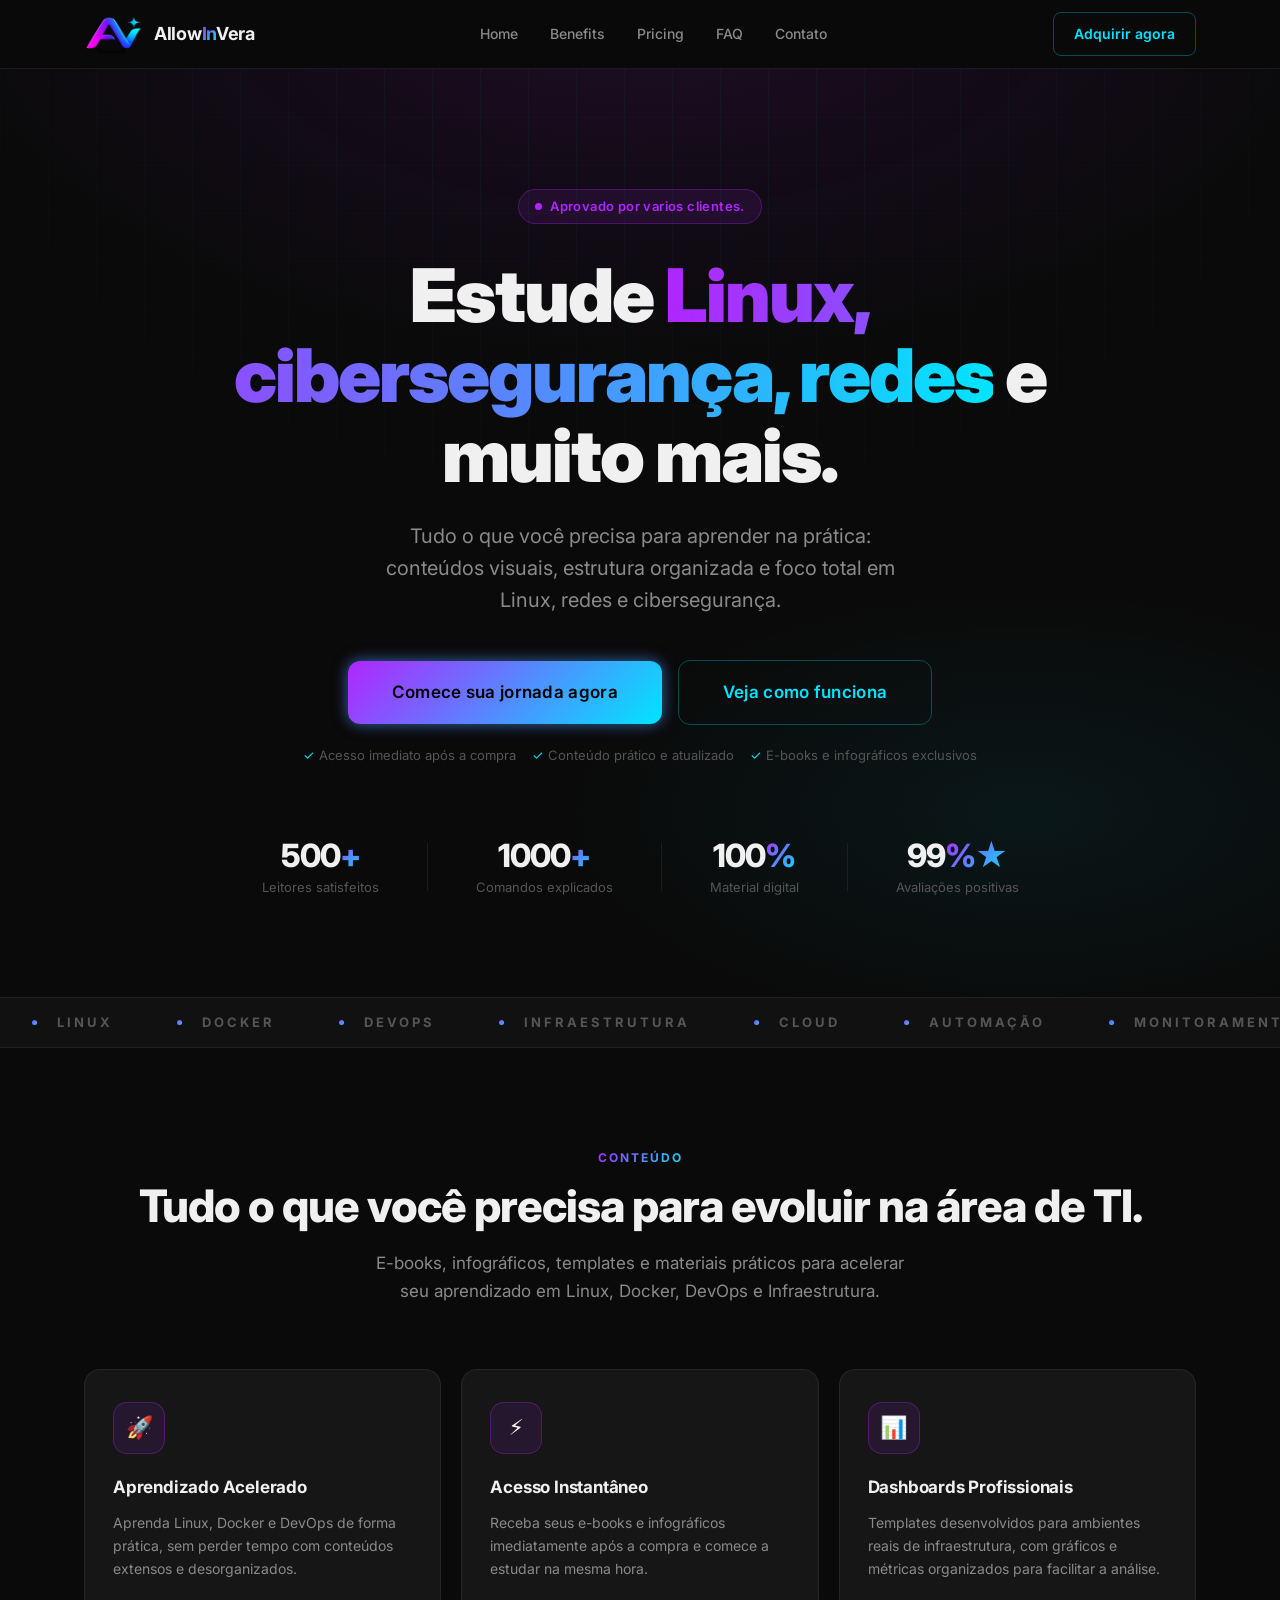
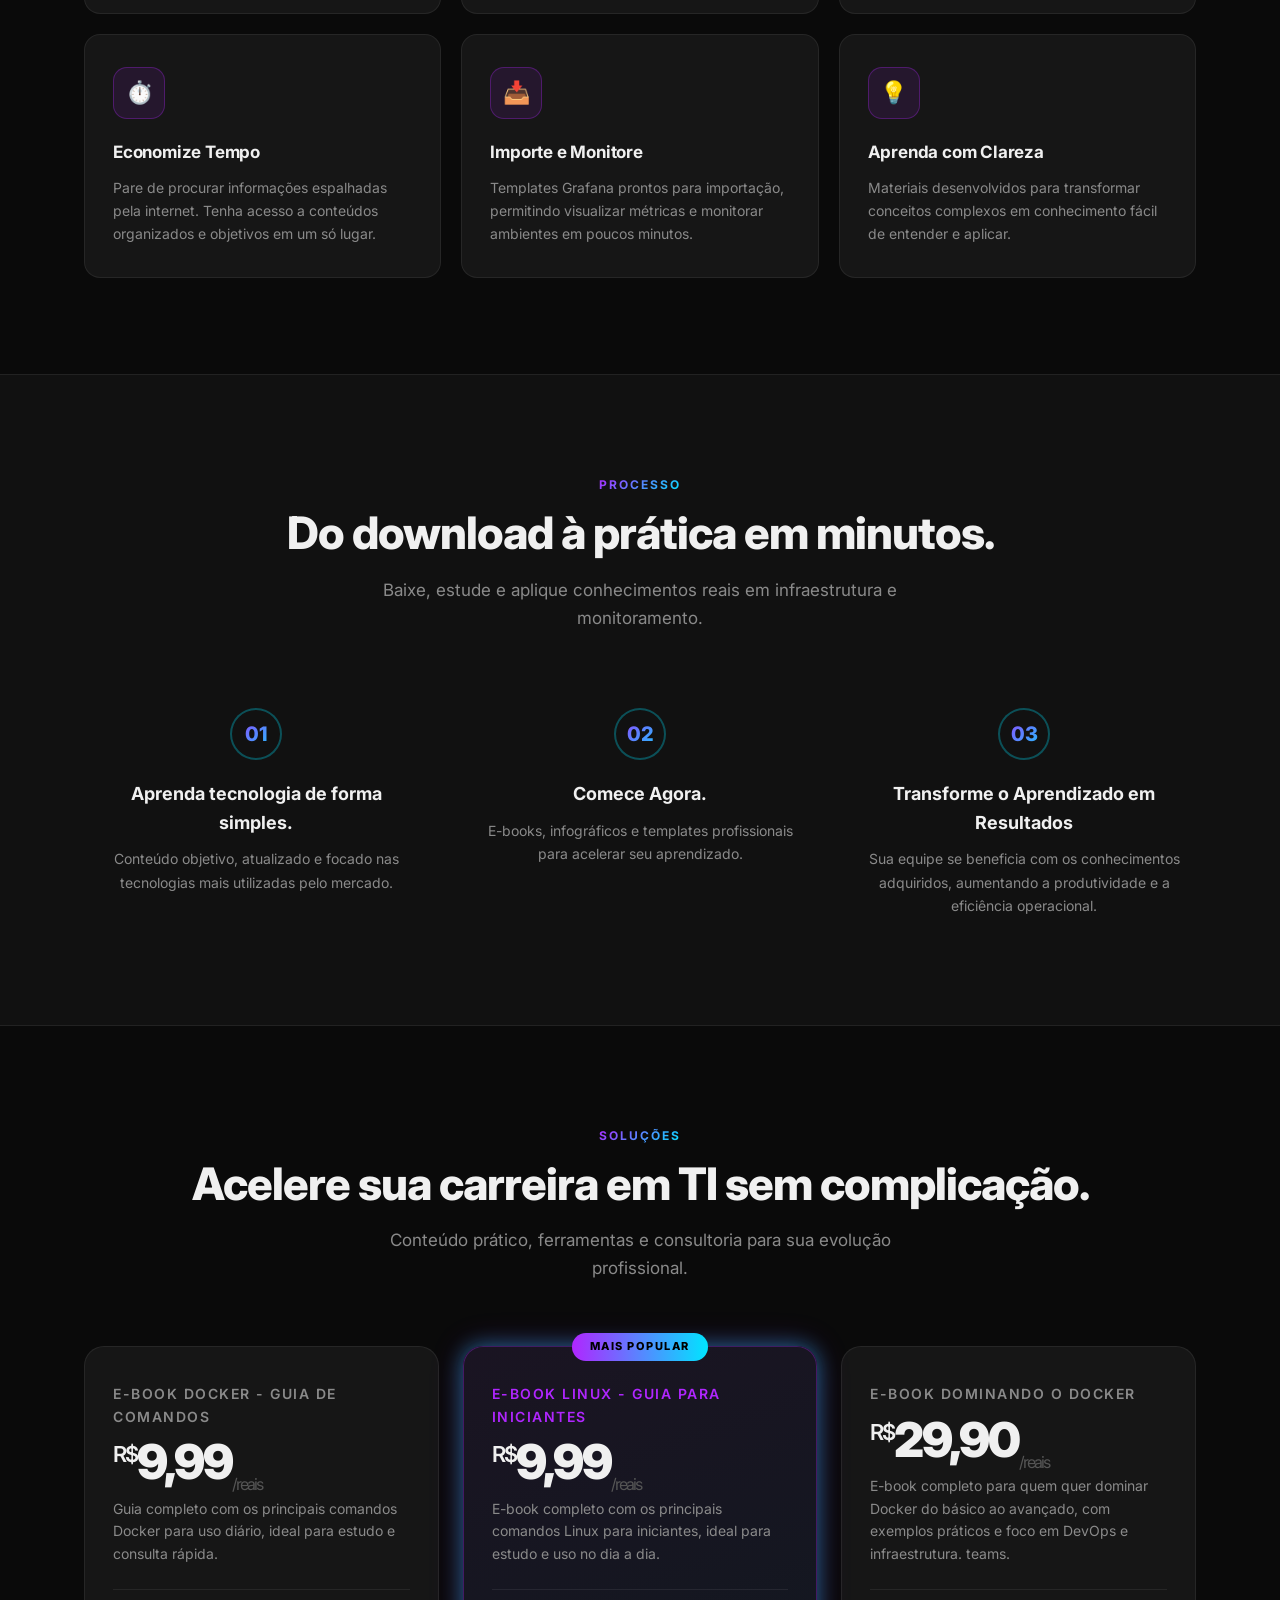
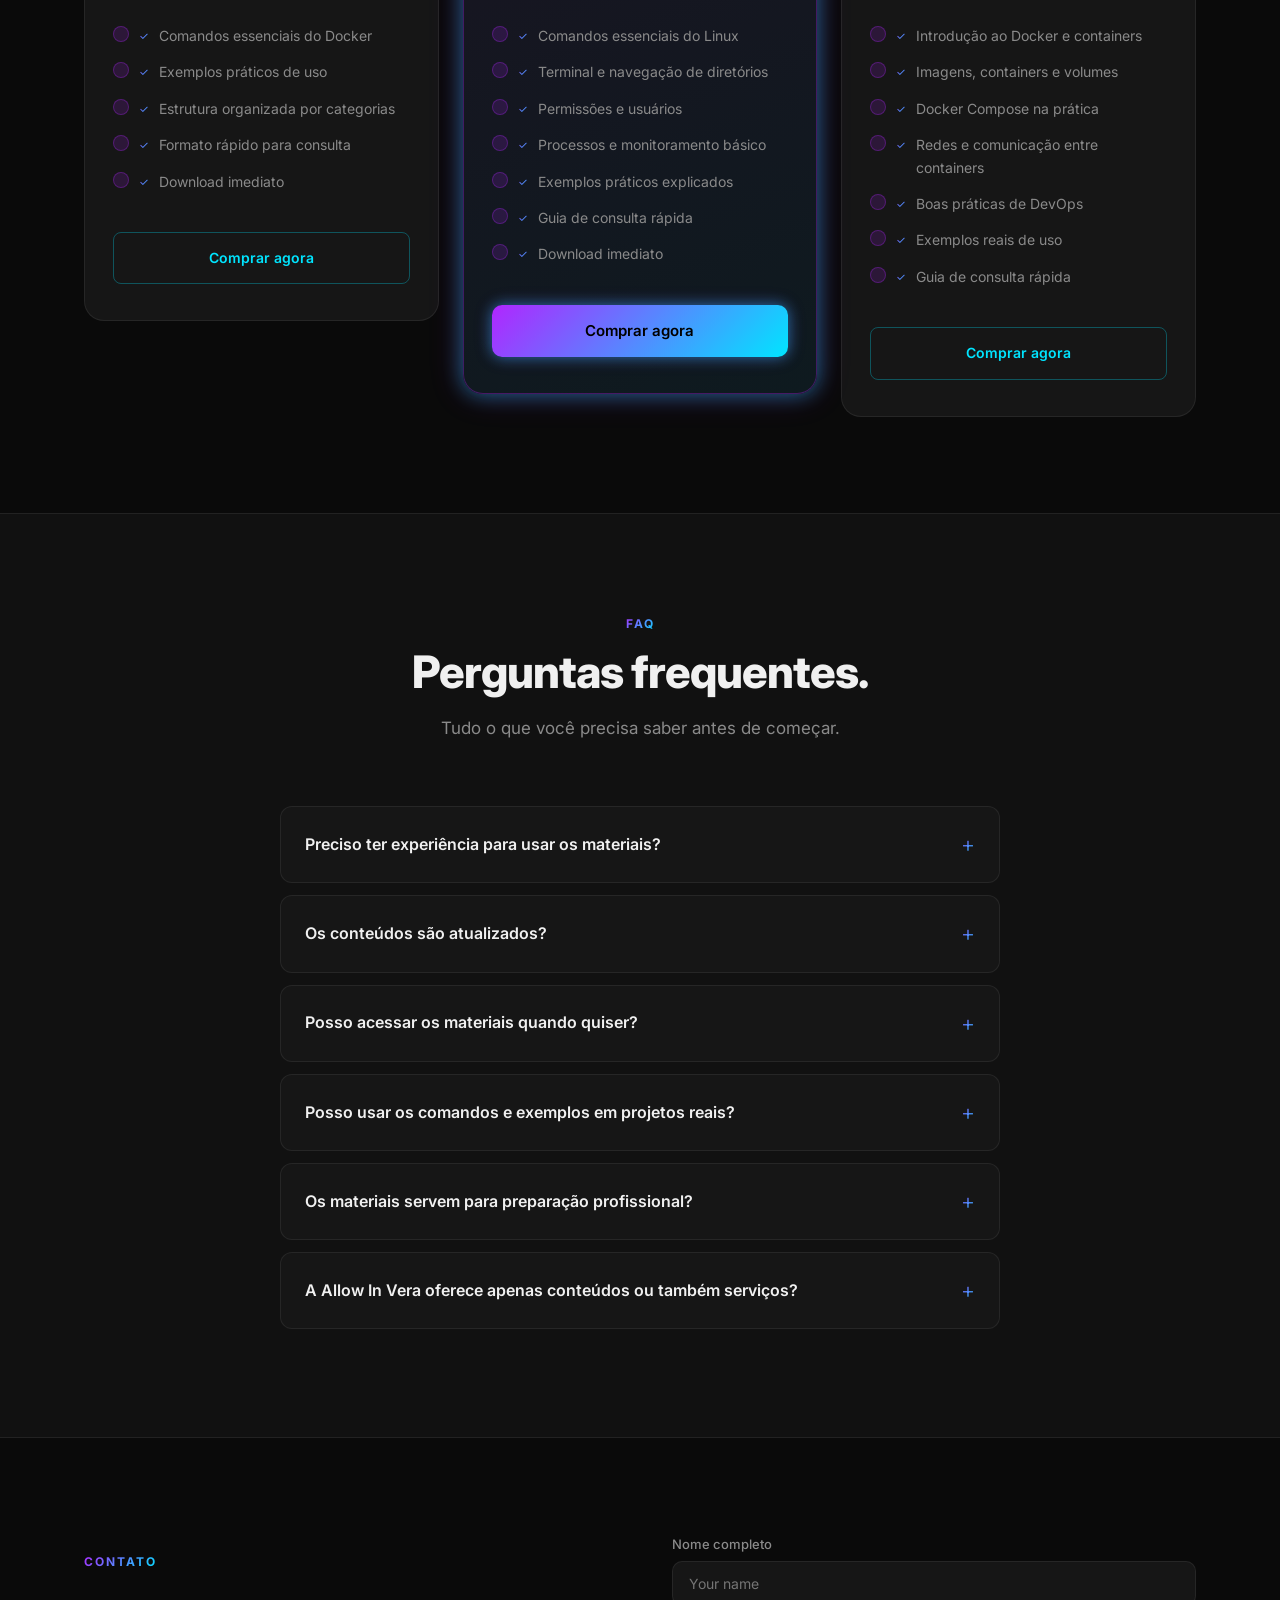
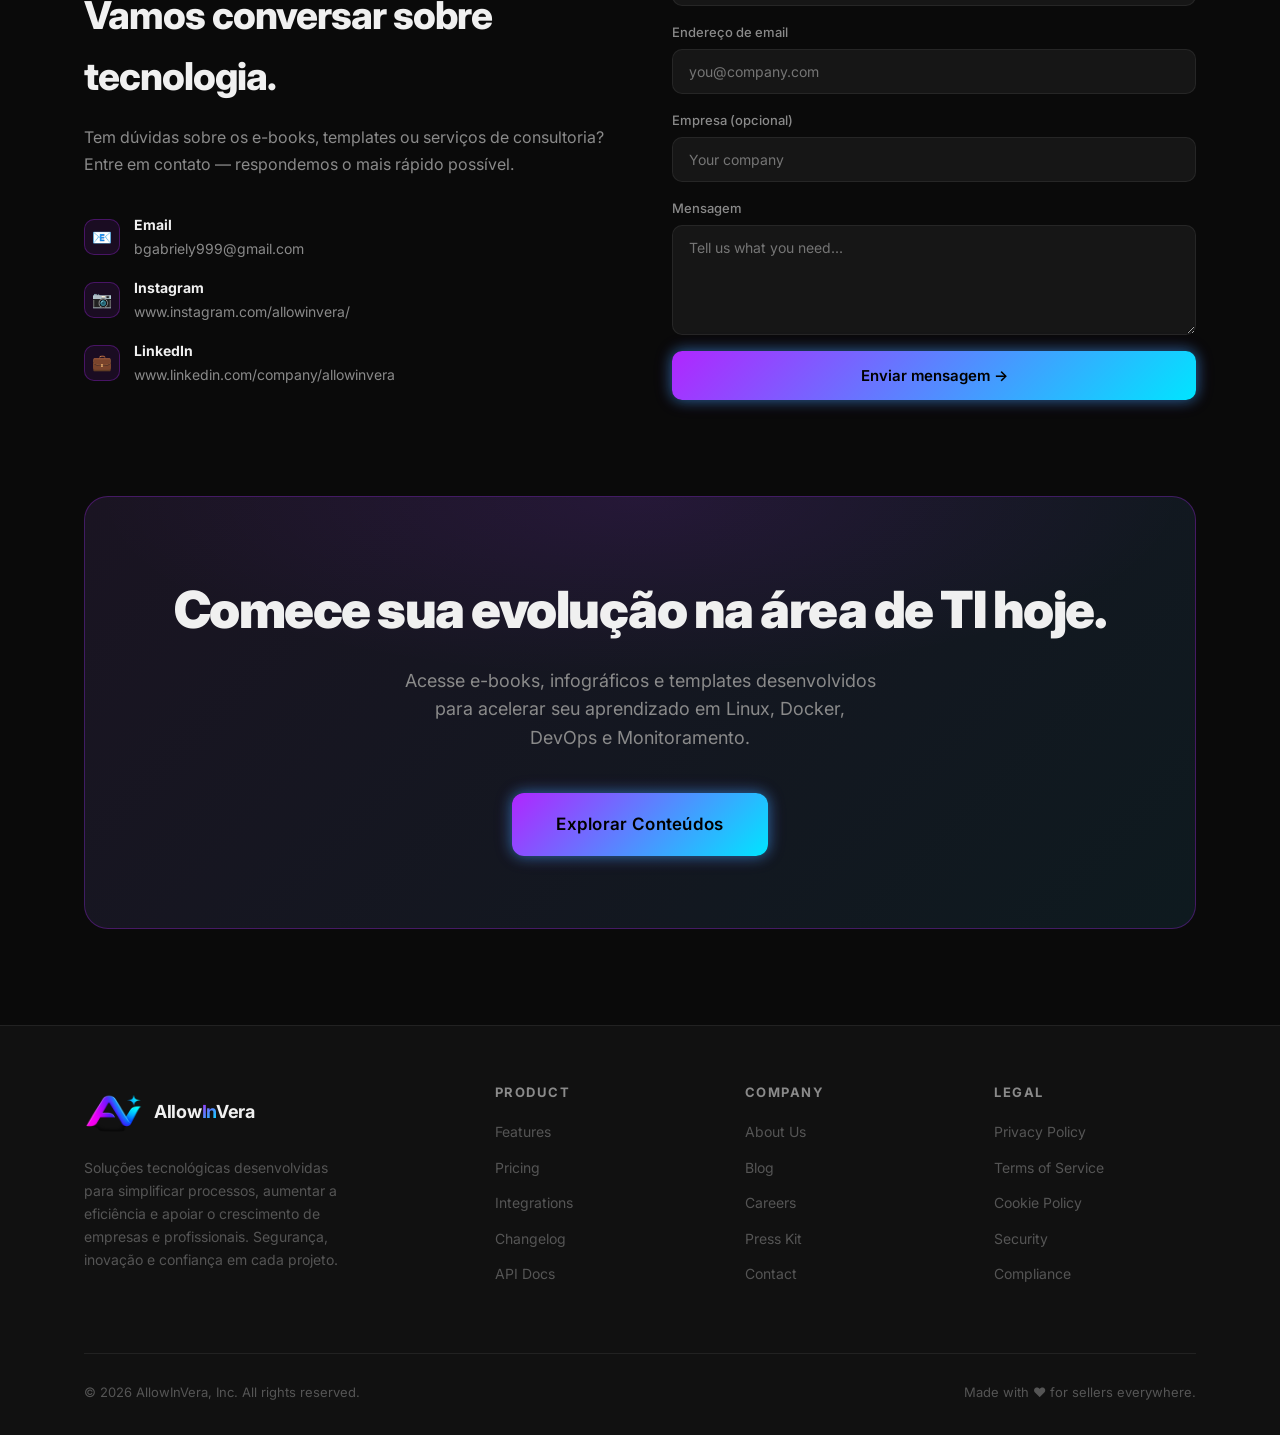
==== index.html @ 160467c9 "atualização logo, fivecon, icons" ====
<!DOCTYPE html>
<html lang="pt-BR">

<head>
  <meta charset="UTF-8" />
  <meta name="viewport" content="width=device-width, initial-scale=1.0" />
  <title>Allow in Vera</title>
  <!-- Favicon -->
  <link rel="icon" type="image/jpeg" href="public/icon/icon.png" />
  <!-- Google Fonts: Inter -->
  <link rel="preconnect" href="https://fonts.googleapis.com" />
  <link rel="preconnect" href="https://fonts.gstatic.com" crossorigin />
  <link href="https://fonts.googleapis.com/css2?family=Inter:wght@400;500;600;700;800;900&display=swap"
    rel="stylesheet" />

  <!-- CSS Principal -->
  <link rel="stylesheet" href="styles.css" />
</head>

<body>

  <!-- ============================================================
       NAVBAR
  ============================================================ -->
  <nav>
    <div class="container">
      <div class="nav-inner">

        <!-- Logo -->
        <a href="#" class="logo">
          <div class="logo-icon">
            <img src="public/icon/trans.png" alt="logo" style="width:60px; height:50px;" />
          </div>
          <span class="logo-text">Allow<span>In</span>Vera</span>
        </a>

        <!-- Mobile hamburger (CSS-only toggle via checkbox) -->
        <input type="checkbox" id="nav-toggle" class="nav-toggle" style="display:none;" />
        <label for="nav-toggle" class="hamburger" aria-label="Menu">
          <span></span><span></span><span></span>
        </label>

        <!-- Nav links -->
        <ul class="nav-links" id="nav-links">
          <li><a href="#home">Home</a></li>
          <li><a href="#benefits">Benefits</a></li>
          <li><a href="#pricing">Pricing</a></li>
          <li><a href="#faq">FAQ</a></li>
          <li><a href="#contact">Contato</a></li>
        </ul>

        <!-- CTA -->
        <a href="#pricing" class="btn btn-secondary" style="flex-shrink:0;">Adquirir agora</a>
      </div>
    </div>
  </nav>


  <!-- ============================================================
       HERO SECTION
  ============================================================ -->
  <section class="hero" id="home">
    <div class="container">
      <div class="hero-content">

        <div class="hero-badge fade-1">
          Aprovado por varios clientes.
        </div>

        <h1 class="fade-2">
          Estude <em>Linux, cibersegurança, redes</em>
          e muito mais.
        </h1>

        <p class="hero-subtitle fade-3">
          Tudo o que você precisa para aprender na prática: conteúdos visuais, estrutura organizada e foco total em
          Linux, redes e cibersegurança.
        </p>

        <div class="hero-cta fade-4">
          <a href="#pricing" class="btn btn-primary btn-hero">
            Comece sua jornada agora
          </a>
          <a href="#benefits" class="btn btn-secondary btn-hero">
            Veja como funciona
          </a>
        </div>

        <p class="hero-note fade-4">
          <span>✓</span> Acesso imediato após a compra &nbsp;&nbsp;
          <span>✓</span> Conteúdo prático e atualizado &nbsp;&nbsp;
          <span>✓</span> E-books e infográficos exclusivos
        </p>

        <!-- Stats -->
        <div class="hero-stats fade-5">
          <div class="stat-item">
            <div class="stat-value">500<span>+</span></div>
            <div class="stat-label">Leitores satisfeitos</div>
          </div>
          <div class="stat-divider"></div>
          <div class="stat-item">
            <div class="stat-value">1000<span>+</span></div>
            <div class="stat-label">Comandos explicados</div>
          </div>
          <div class="stat-divider"></div>
          <div class="stat-item">
            <div class="stat-value">100<span>%</span></div>
            <div class="stat-label">Material digital</div>
          </div>
          <div class="stat-divider"></div>
          <div class="stat-item">
            <div class="stat-value">99<span>%★</span></div>
            <div class="stat-label">Avaliações positivas</div>
          </div>
        </div>

      </div>
    </div>
  </section>


  <!-- ============================================================
       MARQUEE STRIP — animated text band
  ============================================================ -->
  <div class="marquee-strip" aria-hidden="true">
    <div class="marquee-track">
      <!-- First copy -->
      <div class="marquee-content">
        <div class="marquee-item"><span class="marquee-dot"></span>LINUX</div>
        <div class="marquee-item"><span class="marquee-dot"></span>DOCKER</div>
        <div class="marquee-item"><span class="marquee-dot"></span>DEVOPS</div>
        <div class="marquee-item"><span class="marquee-dot"></span>INFRAESTRUTURA</div>
        <div class="marquee-item"><span class="marquee-dot"></span>CLOUD</div>
        <div class="marquee-item"><span class="marquee-dot"></span>AUTOMAÇÃO</div>
        <div class="marquee-item"><span class="marquee-dot"></span>MONITORAMENTO</div>
        <div class="marquee-item"><span class="marquee-dot"></span>SEGURANÇA</div>
      </div>
      <!-- Duplicate copy for seamless loop -->
      <div class="marquee-content" aria-hidden="true">
        <div class="marquee-item"><span class="marquee-dot"></span>LINUX</div>
        <div class="marquee-item"><span class="marquee-dot"></span>DOCKER</div>
        <div class="marquee-item"><span class="marquee-dot"></span>DEVOPS</div>
        <div class="marquee-item"><span class="marquee-dot"></span>INFRAESTRUTURA</div>
        <div class="marquee-item"><span class="marquee-dot"></span>CLOUD</div>
        <div class="marquee-item"><span class="marquee-dot"></span>AUTOMAÇÃO</div>
        <div class="marquee-item"><span class="marquee-dot"></span>MONITORAMENTO</div>
        <div class="marquee-item"><span class="marquee-dot"></span>SEGURANÇA</div>
      </div>
    </div>
  </div>


  <!-- ============================================================
       FEATURES / BENEFITS SECTION
  ============================================================ -->
  <section id="benefits">
    <div class="container">

      <div class="section-header centered">
        <span class="section-tag">Conteúdo</span>
        <h2 class="section-title">Tudo o que você precisa para evoluir na área de TI.</h2>
        <p class="section-subtitle">
           E-books, infográficos, templates e materiais práticos para acelerar seu aprendizado em Linux, Docker, DevOps e Infraestrutura.
        </p>
      </div>

      <div class="features-grid">

        <!-- Card 1 -->
        <div class="feature-card">
          <div class="card-icon">🚀</div>
          <h3 class="card-title">Aprendizado Acelerado</h3>
          <p class="card-desc">Aprenda Linux, Docker e DevOps de forma prática, sem perder tempo com conteúdos extensos e desorganizados.</p>
        </div>

        <!-- Card 2 -->
        <div class="feature-card">
          <div class="card-icon">⚡</div>
          <h3 class="card-title">Acesso Instantâneo</h3>
          <p class="card-desc">Receba seus e-books e infográficos imediatamente após a compra e comece a estudar na mesma hora.</p>
        </div>

        <!-- Card 3 -->
        <div class="feature-card">
          <div class="card-icon">📊</div>
          <h3 class="card-title">Dashboards Profissionais</h3>
          <p class="card-desc">Templates desenvolvidos para ambientes reais de infraestrutura, com gráficos e métricas organizados para facilitar a análise.</p>
        </div>

        <!-- Card 4 -->
        <div class="feature-card">
          <div class="card-icon">⏱️</div>
          <h3 class="card-title">Economize Tempo</h3>
          <p class="card-desc">Pare de procurar informações espalhadas pela internet. Tenha acesso a conteúdos organizados e objetivos em um só lugar.
</p>
        </div>

        <!-- Card 5 -->
        <div class="feature-card">
          <div class="card-icon">📥</div>
          <h3 class="card-title">Importe e Monitore</h3>
          <p class="card-desc">Templates Grafana prontos para importação, permitindo visualizar métricas e monitorar ambientes em poucos minutos.</p>
        </div>

        <!-- Card 6 -->
        <div class="feature-card">
          <div class="card-icon">💡</div>
          <h3 class="card-title">Aprenda com Clareza</h3>
          <p class="card-desc">Materiais desenvolvidos para transformar conceitos complexos em conhecimento fácil de entender e aplicar.</p>
        </div>

      </div>
    </div>
  </section>


  <!-- ============================================================
       HOW IT WORKS — 3 STEPS
  ============================================================ -->
  <section class="steps-bg">
    <div class="container">

      <div class="section-header centered">
        <span class="section-tag">Processo</span>
        <h2 class="section-title">Do download à prática em minutos.</h2>
        <p class="section-subtitle">Baixe, estude e aplique conhecimentos reais em infraestrutura e monitoramento.</p>
      </div>

      <div class="steps-grid">

        <div class="step-item">
          <div class="step-number">01</div>
          <h3 class="step-title">Aprenda tecnologia de forma simples.</h3>
          <p class="step-desc">Conteúdo objetivo, atualizado e focado nas tecnologias mais utilizadas pelo mercado.</p>
        </div>

        <div class="step-item">
          <div class="step-number">02</div>
          <h3 class="step-title">Comece Agora.</h3>
          <p class="step-desc">E-books, infográficos e templates profissionais para acelerar seu aprendizado.</p>
        </div>

        <div class="step-item">
          <div class="step-number">03</div>
          <h3 class="step-title">Transforme o Aprendizado em Resultados</h3>
          <p class="step-desc">Sua equipe se beneficia com os conhecimentos adquiridos, aumentando a produtividade e a eficiência operacional.</p>
        </div>

      </div>
    </div>
  </section>


  <!-- ============================================================
       PRICING SECTION
  ============================================================ -->
  <section id="pricing">
    <div class="container">

      <div class="section-header centered">
        <span class="section-tag">Soluções</span>
        <h2 class="section-title">Acelere sua carreira em TI sem complicação.</h2>
        <p class="section-subtitle">Conteúdo prático, ferramentas e consultoria para sua evolução profissional.</p>
      </div>

      <div class="pricing-grid">

        <!-- Starter -->
        <div class="pricing-card">
          <div class="plan-name">E-book Docker - Guia de Comandos</div>
          <div class="plan-price"><sup>R$</sup>9,99<sub>/reais</sub></div>
          <p class="plan-desc">Guia completo com os principais comandos Docker para uso diário, ideal para estudo e consulta rápida.</p>
          <ul class="plan-features">
            <li><span class="check-icon">✓</span> Comandos essenciais do Docker</li>
            <li><span class="check-icon">✓</span> Exemplos práticos de uso</li>
            <li><span class="check-icon">✓</span> Estrutura organizada por categorias</li>
            <li><span class="check-icon">✓</span> Formato rápido para consulta</li>
            <li><span class="check-icon">✓</span> Download imediato</li>
          </ul>
          <a href="#" class="btn btn-secondary" style="width:100%; justify-content:center; padding:14px;">Comprar agora</a>
        </div>

        <!-- Pro (featured) -->
        <div class="pricing-card featured">
          <div class="featured-badge">Mais Popular</div>
          <div class="plan-name" style="color:var(--neon);">E-book Linux - Guia para Iniciantes</div>
          <div class="plan-price"><sup>R$</sup>9,99<sub>/reais</sub></div>
          <p class="plan-desc">E-book completo com os principais comandos Linux para iniciantes, ideal para estudo e uso no dia a dia.</p>
          <ul class="plan-features">
            <li><span class="check-icon">✓</span> Comandos essenciais do Linux</li>
            <li><span class="check-icon">✓</span> Terminal e navegação de diretórios</li>
            <li><span class="check-icon">✓</span> Permissões e usuários</li>
            <li><span class="check-icon">✓</span> Processos e monitoramento básico</li>
            <li><span class="check-icon">✓</span> Exemplos práticos explicados</li>
            <li><span class="check-icon">✓</span> Guia de consulta rápida</li>
            <li><span class="check-icon">✓</span> Download imediato</li>
          </ul>
          <a href="#" class="btn btn-primary" style="width:100%; justify-content:center; padding:14px;">Comprar agora</a>
        </div>

        <!-- Enterprise -->
        <div class="pricing-card">
          <div class="plan-name">E-book Dominando o Docker</div>
          <div class="plan-price"><sup>R$</sup>29,90<sub>/reais</sub></div>
          <p class="plan-desc">E-book completo para quem quer dominar Docker do básico ao avançado, com exemplos práticos e foco em DevOps e infraestrutura.
            teams.</p>
          <ul class="plan-features">
            <li><span class="check-icon">✓</span> Introdução ao Docker e containers</li>
            <li><span class="check-icon">✓</span> Imagens, containers e volumes</li>
            <li><span class="check-icon">✓</span> Docker Compose na prática</li>
            <li><span class="check-icon">✓</span> Redes e comunicação entre containers</li>
            <li><span class="check-icon">✓</span> Boas práticas de DevOps</li>
            <li><span class="check-icon">✓</span> Exemplos reais de uso</li>
            <li><span class="check-icon">✓</span> Guia de consulta rápida</li>
          </ul>
          <a href="#contact" class="btn btn-secondary" style="width:100%; justify-content:center; padding:14px;">Comprar agora</a>
        </div>

      </div>
    </div>
  </section>


  <!-- ============================================================
       FAQ SECTION
  ============================================================ -->
  <section id="faq" class="steps-bg">
    <div class="container">

      <div class="section-header centered">
        <span class="section-tag">FAQ</span>
        <h2 class="section-title">Perguntas frequentes.</h2>
        <p class="section-subtitle">Tudo o que você precisa saber antes de começar.</p>
      </div>

      <div class="faq-list">

        <details>
          <summary>Preciso ter experiência para usar os materiais?</summary>
          <div class="faq-answer">
            Não. Os conteúdos são explicados de forma prática e objetiva, permitindo que iniciantes consigam aprender e aplicar rapidamente.
          </div>
        </details>

        <details>
          <summary>Os conteúdos são atualizados?</summary>
          <div class="faq-answer">
             Sim. Os e-books e templates são revisados e atualizados conforme novas práticas de mercado em Linux, Docker e DevOps.
          </div>
        </details>

        <details>
          <summary>Posso acessar os materiais quando quiser?</summary>
          <div class="faq-answer">
            Sim. Após a compra, você tem acesso imediato e pode consultar os materiais sempre que precisar.
          </div>
        </details>

        <details>
          <summary>Posso usar os comandos e exemplos em projetos reais?</summary>
          <div class="faq-answer">
            Sim. Os conteúdos foram criados com foco em aplicação prática, podendo ser usados em ambientes de estudo, laboratórios e projetos reais de infraestrutura.
          </div>
        </details>

        <details>
          <summary>Os materiais servem para preparação profissional?</summary>
          <div class="faq-answer">
            A Sim. Os e-books e guias são baseados em práticas utilizadas no mercado, ajudando no desenvolvimento de habilidades para áreas como DevOps, SysAdmin e Cloud.
          </div>
        </details>

        <details>
          <summary>A Allow In Vera oferece apenas conteúdos ou também serviços?</summary>
          <div class="faq-answer">
            Além dos e-books e templates, a Allow In Vera também evolui para serviços como consultoria em infraestrutura, monitoramento de servidores e soluções personalizadas para empresas.
          </div>
        </details>

      </div>
    </div>
  </section>


  <!-- ============================================================
       CONTACT SECTION
  ============================================================ -->
  <section id="contact">
    <div class="container">
      <div class="contact-wrapper">

        <!-- Left: info -->
        <div class="contact-info">
          <span class="section-tag">Contato</span>
          <h2>Vamos conversar sobre tecnologia.</h2>
          <p>Tem dúvidas sobre os e-books, templates ou serviços de consultoria? Entre em contato — respondemos o mais rápido possível.</p>

          <div class="contact-items">
            <div class="contact-item">
              <div class="contact-dot">📧</div>
              <div class="contact-item-text">
                <strong>Email</strong>
                bgabriely999@gmail.com
              </div>
            </div>
            <div class="contact-item">
              <div class="contact-dot">📷</div>
              <div class="contact-item-text">
                <strong>Instagram</strong>
                www.instagram.com/allowinvera/
              </div>
            </div>
            <div class="contact-item">
              <div class="contact-dot">💼</div>
              <div class="contact-item-text">
                <strong>LinkedIn</strong>
                www.linkedin.com/company/allowinvera
              </div>
            </div>
          </div>
        </div>

        <!-- Right: form (HTML-only, no JS validation) -->
        <div>
          <form class="contact-form" action="#" method="post">
            <div class="form-group">
              <label for="name">Nome completo</label>
              <input type="text" id="name" name="name" class="form-input" placeholder="Your name" autocomplete="name" />
            </div>
            <div class="form-group">
              <label for="email">Endereço de email</label>
              <input type="email" id="email" name="email" class="form-input" placeholder="you@company.com"
                autocomplete="email" />
            </div>
            <div class="form-group">
              <label for="company">Empresa (opcional)</label>
              <input type="text" id="company" name="company" class="form-input" placeholder="Your company" />
            </div>
            <div class="form-group">
              <label for="message">Mensagem</label>
              <textarea id="message" name="message" class="form-input"
                placeholder="Tell us what you need..."></textarea>
            </div>
            <button type="submit" class="btn btn-primary"
              style="width:100%; justify-content:center; padding:15px; animation:none;">
              Enviar mensagem →
            </button>
          </form>
        </div>

      </div>
    </div>
  </section>


  <!-- ============================================================
       CTA BANNER
  ============================================================ -->
  <section style="padding: 0 0 96px;">
    <div class="container">
      <div class="cta-banner">
        <h2>Comece sua evolução na área de TI hoje.</h2>
        <p>Acesse e-books, infográficos e templates desenvolvidos para acelerar seu aprendizado em Linux, Docker, DevOps e Monitoramento.</p>
        <a href="#pricing" class="btn btn-primary btn-hero">Explorar Conteúdos</a>
      </div>
    </div>
  </section>


  <!-- ============================================================
       FOOTER
  ============================================================ -->
  <footer>
    <div class="container">

      <div class="footer-grid">

        <!-- Brand column -->
        <div class="footer-brand">
        <a href="#" class="logo">
          <div class="logo-icon">
            <img src="public/icon/trans.png" alt="logo" style="width:60px; height:50px;" />
          </div>
            <span class="logo-text">Allow<span>In</span>Vera</span>
          </a>
          <p>Soluções tecnológicas desenvolvidas para simplificar processos,
  aumentar a eficiência e apoiar o crescimento de empresas e profissionais.
  Segurança, inovação e confiança em cada projeto.</p>
        </div>

        <!-- Links -->
        <div class="footer-col">
          <h4>Product</h4>
          <ul>
            <li><a href="#benefits">Features</a></li>
            <li><a href="#pricing">Pricing</a></li>
            <li><a href="#">Integrations</a></li>
            <li><a href="#">Changelog</a></li>
            <li><a href="#">API Docs</a></li>
          </ul>
        </div>

        <div class="footer-col">
          <h4>Company</h4>
          <ul>
            <li><a href="#">About Us</a></li>
            <li><a href="#">Blog</a></li>
            <li><a href="#">Careers</a></li>
            <li><a href="#">Press Kit</a></li>
            <li><a href="#contact">Contact</a></li>
          </ul>
        </div>

        <div class="footer-col">
          <h4>Legal</h4>
          <ul>
            <li><a href="#">Privacy Policy</a></li>
            <li><a href="#">Terms of Service</a></li>
            <li><a href="#">Cookie Policy</a></li>
            <li><a href="#">Security</a></li>
            <li><a href="#">Compliance</a></li>
          </ul>
        </div>

      </div>

      <div class="footer-bottom">
        <span>© 2026 AllowInVera, Inc. All rights reserved.</span>
        <span>Made with ♥ for sellers everywhere.</span>
      </div>

    </div>
  </footer>

</body>

</html>
---- styles.css ----
/* ============================================================
   RESET & BASE
============================================================ */
*,
*::before,
*::after {
  margin: 0;
  padding: 0;
  box-sizing: border-box;
}

:root {
  /* Color palette - CORES DA LOGO */
  --bg-primary: #0a0a0a;
  --bg-secondary: #111111;
  --bg-card: #161616;
  --bg-card-hover: #1c1c1c;
  --neon: #B026FF; /* roxo principal */
  --neon-secondary: #00E5FF; /* azul claro principal */
  --neon-dim: #9010DD;
  --neon-dim-2: #00B8DD;
  --neon-glow: rgba(176, 38, 255, 0.25);
  --neon-glow-lg: rgba(0, 229, 255, 0.45);
  --neon-gradient: linear-gradient(135deg, #B026FF 0%, #00E5FF 100%);
  --text-primary: #f0f0f0;
  --text-secondary: #8a8a8a;
  --text-muted: #555555;
  --border: rgba(255, 255, 255, 0.07);
  --border-neon: rgba(176, 38, 255, 0.3);
  --border-neon-2: rgba(0, 229, 255, 0.3);

  /* Typography */
  --font: 'Inter', system-ui, sans-serif;

  /* Spacing */
  --container: 1160px;
}

html {
  scroll-behavior: smooth;
}

body {
  background-color: var(--bg-primary);
  color: var(--text-primary);
  font-family: var(--font);
  font-size: 16px;
  line-height: 1.6;
  overflow-x: hidden;
  -webkit-font-smoothing: antialiased;
}

/* ============================================================
   ANIMATIONS
============================================================ */

/* Fade-in on load */
@keyframes fadeInUp {
  from {
    opacity: 0;
    transform: translateY(28px);
  }

  to {
    opacity: 1;
    transform: translateY(0);
  }
}

/* Pulsing glow */
@keyframes pulse-glow {

  0%,
  100% {
    box-shadow: 0 0 18px var(--neon-glow), 0 0 12px var(--neon-glow-lg);
  }

  50% {
    box-shadow: 0 0 36px var(--neon-glow-lg), 0 0 60px var(--neon-glow);
  }
}

/* Marquee scroll */
@keyframes marquee {
  from {
    transform: translateX(0);
  }

  to {
    transform: translateX(-50%);
  }
}

/* Shimmer on hero gradient */
@keyframes shimmer {
  0% {
    background-position: 0% 50%;
  }

  50% {
    background-position: 100% 50%;
  }

  100% {
    background-position: 0% 50%;
  }
}

/* Neon text pulse */
@keyframes neon-text {

  0%,
  100% {
    text-shadow: 0 0 10px var(--neon-glow), 0 0 30px var(--neon-glow-lg);
  }

  50% {
    text-shadow: 0 0 20px var(--neon-glow-lg), 0 0 60px var(--neon-glow), 0 0 100px var(--neon-glow);
  }
}

/* Fade variants with staggered delays */
.fade-1 {
  animation: fadeInUp 0.7s ease both;
}

.fade-2 {
  animation: fadeInUp 0.7s 0.15s ease both;
}

.fade-3 {
  animation: fadeInUp 0.7s 0.30s ease both;
}

.fade-4 {
  animation: fadeInUp 0.7s 0.45s ease both;
}

.fade-5 {
  animation: fadeInUp 0.7s 0.60s ease both;
}

/* ============================================================
   LAYOUT HELPERS
============================================================ */
.container {
  max-width: var(--container);
  margin: 0 auto;
  padding: 0 24px;
}

/* ============================================================
   BUTTONS
============================================================ */
.btn {
  display: inline-flex;
  align-items: center;
  gap: 8px;
  font-family: var(--font);
  font-weight: 600;
  border: none;
  cursor: pointer;
  text-decoration: none;
  transition: transform 0.2s ease, box-shadow 0.2s ease, background 0.2s ease;
  white-space: nowrap;
}

/* Primary — neon gradient */
.btn-primary {
  background: linear-gradient(135deg, #B026FF 0%, #00E5FF 100%);
  color: #000;
  padding: 14px 28px;
  border-radius: 10px;
  font-size: 15px;
  box-shadow: 0 0 18px var(--neon-glow), 0 0 14px var(--neon-glow-lg);
  animation: pulse-glow 3s ease-in-out infinite;
}

.btn-primary:hover {
  transform: translateY(-3px) scale(1.03);
  box-shadow: 0 0 32px var(--neon-glow-lg), 0 6px 24px rgba(0, 0, 0, 0.4);
}

.btn-primary:active {
  transform: scale(0.97);
}

/* Secondary — ghost */
.btn-secondary {
  background: transparent;
  color: var(--neon-secondary);
  border: 1.5px solid var(--border-neon-2);
  padding: 10px 20px;
  border-radius: 8px;
  font-size: 14px;
}

.btn-secondary:hover {
  background: rgba(0, 229, 255, 0.1);
  transform: translateY(-2px);
  box-shadow: 0 0 14px var(--neon-glow-lg);
}

/* Large CTA button in hero */
.btn-hero {
  padding: 18px 44px;
  border-radius: 12px;
  font-size: 17px;
  letter-spacing: 0.3px;
}

/* ============================================================
   NAVBAR
============================================================ */
nav {
  position: sticky;
  top: 0;
  z-index: 100;
  backdrop-filter: blur(18px);
  -webkit-backdrop-filter: blur(18px);
  background: rgba(10, 10, 10, 0.85);
  border-bottom: 1px solid var(--border);
}

.nav-inner {
  display: flex;
  align-items: center;
  justify-content: space-between;
  height: 68px;
  gap: 24px;
}

/* Logo */
.logo {
  display: flex;
  align-items: center;
  gap: 10px;
  text-decoration: none;
  flex-shrink: 0;
}

.logo-icon {
  width: 60px;
  height: 60px;
  background: linear-gradient(135deg, #00000000, #0a0a0a00);
  border-radius: 9px;
  display: flex;
  align-items: center;
  justify-content: center;
  font-size: 18px;
  font-weight: 900;
  color: #000;
}

.logo-text {
  font-size: 18px;
  font-weight: 700;
  color: var(--text-primary);
  letter-spacing: -0.3px;
}

.logo-text span {
  background: var(--neon-gradient);
  -webkit-background-clip: text;
  -webkit-text-fill-color: transparent;
  background-clip: text;
}

/* Nav links */
.nav-links {
  display: flex;
  align-items: center;
  gap: 4px;
  list-style: none;
}

.nav-links a {
  color: var(--text-secondary);
  text-decoration: none;
  font-size: 14px;
  font-weight: 500;
  padding: 6px 14px;
  border-radius: 7px;
  transition: color 0.2s, background 0.2s;
}

.nav-links a:hover {
  color: var(--neon-secondary);
  background: rgba(0, 229, 255, 0.05);
}

/* Mobile hamburger (CSS-only toggle) */
.nav-toggle {
  display: none;
}

.hamburger {
  display: none;
  flex-direction: column;
  gap: 5px;
  cursor: pointer;
  padding: 8px;
}

.hamburger span {
  display: block;
  width: 22px;
  height: 2px;
  background: var(--text-primary);
  border-radius: 2px;
  transition: transform 0.3s, opacity 0.3s;
}

/* ============================================================
   HERO SECTION
============================================================ */
.hero {
  position: relative;
  padding: 120px 0 100px;
  text-align: center;
  overflow: hidden;
}

/* Gradient background blob */
.hero::before {
  content: '';
  position: absolute;
  inset: 0;
  background:
    radial-gradient(ellipse 80% 60% at 50% -10%, rgba(176, 38, 255, 0.12) 0%, transparent 70%),
    radial-gradient(ellipse 60% 40% at 80% 80%, rgba(0, 229, 255, 0.06) 0%, transparent 60%);
  pointer-events: none;
}

/* Animated grid lines overlay */
.hero::after {
  content: '';
  position: absolute;
  inset: 0;
  background-image:
    linear-gradient(rgba(176, 38, 255, 0.04) 1px, transparent 1px),
    linear-gradient(90deg, rgba(0, 229, 255, 0.04) 1px, transparent 1px);
  background-size: 48px 48px;
  pointer-events: none;
  mask-image: radial-gradient(ellipse 90% 80% at 50% 0%, black 20%, transparent 80%);
  -webkit-mask-image: radial-gradient(ellipse 90% 80% at 50% 0%, black 20%, transparent 80%);
}

.hero-content {
  position: relative;
  z-index: 1;
}

/* Badge / pill */
.hero-badge {
  display: inline-flex;
  align-items: center;
  gap: 8px;
  background: rgba(176, 38, 255, 0.1);
  border: 1px solid var(--border-neon);
  color: var(--neon);
  font-size: 13px;
  font-weight: 600;
  padding: 6px 16px;
  border-radius: 100px;
  margin-bottom: 32px;
  letter-spacing: 0.4px;
}

.hero-badge::before {
  content: '';
  width: 7px;
  height: 7px;
  border-radius: 50%;
  background: var(--neon);
  animation: pulse-glow 1.5s ease-in-out infinite;
}

/* Headline */
.hero h1 {
  font-size: clamp(38px, 6vw, 74px);
  font-weight: 900;
  line-height: 1.08;
  letter-spacing: -2px;
  color: var(--text-primary);
  max-width: 880px;
  margin: 0 auto 24px;
}

.hero h1 em {
  font-style: normal;
  background: linear-gradient(90deg, #B026FF, #00E5FF, #B026FF);
  background-size: 200% auto;
  -webkit-background-clip: text;
  -webkit-text-fill-color: transparent;
  background-clip: text;
  animation: shimmer 4s linear infinite;
}

/* Subtitle */
.hero-subtitle {
  font-size: clamp(16px, 2vw, 20px);
  color: var(--text-secondary);
  max-width: 560px;
  margin: 0 auto 44px;
  font-weight: 400;
  line-height: 1.6;
}

/* CTA group */
.hero-cta {
  display: flex;
  align-items: center;
  justify-content: center;
  gap: 16px;
  flex-wrap: wrap;
}

.hero-note {
  margin-top: 20px;
  font-size: 13px;
  color: var(--text-muted);
}

.hero-note span {
  color: var(--neon-secondary);
}

/* Stats row */
.hero-stats {
  display: flex;
  justify-content: center;
  gap: 48px;
  margin-top: 72px;
  flex-wrap: wrap;
}

.stat-item {
  text-align: center;
}

.stat-value {
  font-size: 32px;
  font-weight: 800;
  color: var(--text-primary);
  letter-spacing: -1px;
  line-height: 1.1;
}

.stat-value span {
  background: var(--neon-gradient);
  -webkit-background-clip: text;
  -webkit-text-fill-color: transparent;
  background-clip: text;
}

.stat-label {
  font-size: 13px;
  color: var(--text-muted);
  margin-top: 4px;
}

/* Divider line with glow */
.stat-divider {
  width: 1px;
  height: 48px;
  background: var(--border);
  align-self: center;
}

/* ============================================================
   MARQUEE STRIP
============================================================ */
.marquee-strip {
  width: 100%;
  overflow: hidden;
  background: var(--bg-secondary);
  border-top: 1px solid var(--border);
  border-bottom: 1px solid var(--border);
  padding: 14px 0;
}

/* Track double-width so loop is seamless */
.marquee-track {
  display: flex;
  width: max-content;
  animation: marquee 18s linear infinite;
}

.marquee-content {
  display: flex;
  align-items: center;
  gap: 0;
  padding-right: 0;
  flex-shrink: 0;
}

.marquee-item {
  display: flex;
  align-items: center;
  gap: 20px;
  padding: 0 32px;
  font-size: 13px;
  font-weight: 700;
  letter-spacing: 3px;
  color: var(--text-muted);
  text-transform: uppercase;
}

.marquee-dot {
  width: 5px;
  height: 5px;
  border-radius: 50%;
  background: var(--neon-gradient);
  flex-shrink: 0;
}

/* ============================================================
   SECTION COMMONS
============================================================ */
section {
  padding: 96px 0;
}

.section-tag {
  display: inline-block;
  font-size: 12px;
  font-weight: 700;
  letter-spacing: 2px;
  text-transform: uppercase;
  background: var(--neon-gradient);
  -webkit-background-clip: text;
  -webkit-text-fill-color: transparent;
  background-clip: text;
  margin-bottom: 14px;
}

.section-title {
  font-size: clamp(28px, 3.5vw, 48px);
  font-weight: 800;
  letter-spacing: -1px;
  line-height: 1.15;
  color: var(--text-primary);
  margin-bottom: 16px;
}

.section-subtitle {
  font-size: 17px;
  color: var(--text-secondary);
  max-width: 540px;
  line-height: 1.65;
}

.section-header {
  margin-bottom: 64px;
}

.section-header.centered {
  text-align: center;
}

.section-header.centered .section-subtitle {
  margin: 0 auto;
}

/* ============================================================
   FEATURES CARDS GRID
============================================================ */
.features-grid {
  display: grid;
  grid-template-columns: repeat(3, 1fr);
  gap: 20px;
}

/* Individual card */
.feature-card {
  background: var(--bg-card);
  border: 1px solid var(--border);
  border-radius: 16px;
  padding: 32px 28px;
  transition: transform 0.28s ease, box-shadow 0.28s ease, border-color 0.28s ease, background 0.28s ease;
  position: relative;
  overflow: hidden;
}

/* Top accent line */
.feature-card::before {
  content: '';
  position: absolute;
  top: 0;
  left: 0;
  right: 0;
  height: 2px;
  background: linear-gradient(90deg, transparent, var(--neon), var(--neon-secondary), transparent);
  opacity: 0;
  transition: opacity 0.28s ease;
}

.feature-card:hover {
  transform: translateY(-6px);
  background: var(--bg-card-hover);
  border-color: var(--border-neon);
  box-shadow: 0 0 28px var(--neon-glow), 0 0 20px var(--neon-glow-lg), 0 16px 40px rgba(0, 0, 0, 0.5);
}

.feature-card:hover::before {
  opacity: 1;
}

/* Icon wrapper */
.card-icon {
  width: 52px;
  height: 52px;
  border-radius: 14px;
  background: rgba(176, 38, 255, 0.1);
  border: 1px solid var(--border-neon);
  display: flex;
  align-items: center;
  justify-content: center;
  margin-bottom: 20px;
  font-size: 22px;
  transition: background 0.28s, box-shadow 0.28s;
}

.feature-card:hover .card-icon {
  background: rgba(0, 229, 255, 0.18);
  box-shadow: 0 0 16px var(--neon-glow-lg);
}

.card-title {
  font-size: 17px;
  font-weight: 700;
  color: var(--text-primary);
  margin-bottom: 10px;
  letter-spacing: -0.2px;
}

.card-desc {
  font-size: 14px;
  color: var(--text-secondary);
  line-height: 1.65;
}

/* ============================================================
   HOW IT WORKS — STEPS
============================================================ */
.steps-bg {
  background: var(--bg-secondary);
  border-top: 1px solid var(--border);
  border-bottom: 1px solid var(--border);
}

.steps-grid {
  display: grid;
  grid-template-columns: repeat(3, 1fr);
  gap: 40px;
}

.step-item {
  text-align: center;
  padding: 12px;
}

.step-number {
  width: 52px;
  height: 52px;
  border-radius: 50%;
  border: 2px solid var(--border-neon-2);
  background: linear-gradient(135deg, var(--neon), var(--neon-secondary));
  -webkit-background-clip: text;
  -webkit-text-fill-color: transparent;
  background-clip: text;
  font-size: 20px;
  font-weight: 800;
  display: flex;
  align-items: center;
  justify-content: center;
  margin: 0 auto 20px;
  animation: neon-text 3s ease-in-out infinite;
}

.step-title {
  font-size: 18px;
  font-weight: 700;
  margin-bottom: 10px;
  color: var(--text-primary);
}

.step-desc {
  font-size: 14px;
  color: var(--text-secondary);
  line-height: 1.65;
}

/* ============================================================
   PRICING
============================================================ */
.pricing-grid {
  display: grid;
  grid-template-columns: repeat(3, 1fr);
  gap: 24px;
  align-items: start;
}

.pricing-card {
  background: var(--bg-card);
  border: 1px solid var(--border);
  border-radius: 20px;
  padding: 36px 28px;
  transition: transform 0.28s, box-shadow 0.28s;
}

.pricing-card:hover {
  transform: translateY(-4px);
  box-shadow: 0 16px 40px rgba(0, 0, 0, 0.4);
}

/* Featured plan */
.pricing-card.featured {
  background: linear-gradient(160deg, #1a1422, #0e1a1f);
  border-color: var(--border-neon);
  box-shadow: 0 0 32px var(--neon-glow), 0 0 20px var(--neon-glow-lg);
  position: relative;
}

.pricing-card.featured:hover {
  box-shadow: 0 0 50px var(--neon-glow-lg), 0 0 40px var(--neon-glow), 0 20px 50px rgba(0, 0, 0, 0.5);
}

.featured-badge {
  position: absolute;
  top: -14px;
  left: 50%;
  transform: translateX(-50%);
  background: linear-gradient(90deg, #B026FF, #00E5FF);
  color: #000;
  font-size: 11px;
  font-weight: 800;
  letter-spacing: 1.5px;
  text-transform: uppercase;
  padding: 5px 18px;
  border-radius: 100px;
}

.plan-name {
  font-size: 14px;
  font-weight: 600;
  color: var(--text-secondary);
  text-transform: uppercase;
  letter-spacing: 1.5px;
  margin-bottom: 10px;
}

.plan-price {
  font-size: 48px;
  font-weight: 900;
  color: var(--text-primary);
  letter-spacing: -2px;
  line-height: 1;
  margin-bottom: 6px;
}

.plan-price sup {
  font-size: 22px;
  font-weight: 600;
  vertical-align: super;
}

.plan-price sub {
  font-size: 16px;
  font-weight: 400;
  color: var(--text-muted);
}

.plan-desc {
  font-size: 14px;
  color: var(--text-secondary);
  margin-bottom: 28px;
  padding-bottom: 24px;
  border-bottom: 1px solid var(--border);
}

.plan-features {
  list-style: none;
  margin-bottom: 32px;
}

.plan-features li {
  display: flex;
  align-items: flex-start;
  gap: 10px;
  font-size: 14px;
  color: var(--text-secondary);
  padding: 7px 0;
}

.plan-features li::before {
  content: '';
  width: 16px;
  height: 16px;
  border-radius: 50%;
  background: rgba(176, 38, 255, 0.15);
  border: 1px solid var(--border-neon);
  flex-shrink: 0;
  margin-top: 1px;
  display: flex;
  align-items: center;
  justify-content: center;
}

.check-icon {
  background: var(--neon-gradient);
  -webkit-background-clip: text;
  -webkit-text-fill-color: transparent;
  background-clip: text;
  font-size: 11px;
  flex-shrink: 0;
  margin-top: 3px;
}

/* ============================================================
   FAQ
============================================================ */
.faq-list {
  max-width: 720px;
  margin: 0 auto;
}

/* CSS-only accordion using :has / details */
details {
  border: 1px solid var(--border);
  border-radius: 12px;
  background: var(--bg-card);
  margin-bottom: 12px;
  overflow: hidden;
  transition: border-color 0.2s;
}

details[open] {
  border-color: var(--neon-secondary);
}

summary {
  list-style: none;
  padding: 20px 24px;
  font-size: 16px;
  font-weight: 600;
  color: var(--text-primary);
  cursor: pointer;
  display: flex;
  align-items: center;
  justify-content: space-between;
  gap: 12px;
}

summary::-webkit-details-marker {
  display: none;
}

summary::after {
  content: '+';
  font-size: 22px;
  font-weight: 300;
  background: var(--neon-gradient);
  -webkit-background-clip: text;
  -webkit-text-fill-color: transparent;
  background-clip: text;
  flex-shrink: 0;
  transition: transform 0.25s;
}

details[open] summary::after {
  transform: rotate(45deg);
}

.faq-answer {
  padding: 0 24px 20px;
  font-size: 15px;
  color: var(--text-secondary);
  line-height: 1.7;
}

/* ============================================================
   CTA BANNER
============================================================ */
.cta-banner {
  background: linear-gradient(135deg, #1a1422 0%, #0e1a1f 100%);
  border: 1px solid var(--border-neon);
  border-radius: 24px;
  padding: 72px 40px;
  text-align: center;
  position: relative;
  overflow: hidden;
}

.cta-banner::before {
  content: '';
  position: absolute;
  inset: 0;
  background: radial-gradient(ellipse 70% 60% at 50% 0%, rgba(176, 38, 255, 0.1) 0%, transparent 70%);
  pointer-events: none;
}

.cta-banner h2 {
  font-size: clamp(28px, 4vw, 52px);
  font-weight: 900;
  letter-spacing: -1.5px;
  margin-bottom: 16px;
  color: var(--text-primary);
  position: relative;
}

.cta-banner p {
  font-size: 18px;
  color: var(--text-secondary);
  margin-bottom: 40px;
  max-width: 480px;
  margin-left: auto;
  margin-right: auto;
  position: relative;
}

.cta-banner .btn-primary {
  position: relative;
}

/* ============================================================
   FOOTER
============================================================ */
footer {
  background: var(--bg-secondary);
  border-top: 1px solid var(--border);
  padding: 56px 0 32px;
}

.footer-grid {
  display: grid;
  grid-template-columns: 1.8fr 1fr 1fr 1fr;
  gap: 48px;
  margin-bottom: 56px;
}

.footer-brand p {
  font-size: 14px;
  color: var(--text-muted);
  margin-top: 14px;
  max-width: 260px;
  line-height: 1.65;
}

.footer-col h4 {
  font-size: 13px;
  font-weight: 700;
  letter-spacing: 1.5px;
  text-transform: uppercase;
  color: var(--text-secondary);
  margin-bottom: 16px;
}

.footer-col ul {
  list-style: none;
}

.footer-col li {
  margin-bottom: 10px;
}

.footer-col a {
  font-size: 14px;
  color: var(--text-muted);
  text-decoration: none;
  transition: color 0.2s;
}

.footer-col a:hover {
  color: var(--neon-secondary);
}

.footer-bottom {
  border-top: 1px solid var(--border);
  padding-top: 28px;
  display: flex;
  justify-content: space-between;
  align-items: center;
  flex-wrap: wrap;
  gap: 12px;
  font-size: 13px;
  color: var(--text-muted);
}

/* ============================================================
   CONTACT SECTION
============================================================ */
.contact-wrapper {
  display: grid;
  grid-template-columns: 1fr 1fr;
  gap: 64px;
  align-items: center;
}

.contact-info h2 {
  font-size: clamp(26px, 3vw, 42px);
  font-weight: 800;
  letter-spacing: -1px;
  margin-bottom: 16px;
}

.contact-info p {
  font-size: 16px;
  color: var(--text-secondary);
  line-height: 1.7;
}

.contact-items {
  margin-top: 36px;
  display: flex;
  flex-direction: column;
  gap: 16px;
}

.contact-item {
  display: flex;
  align-items: center;
  gap: 14px;
}

.contact-dot {
  width: 36px;
  height: 36px;
  border-radius: 10px;
  background: rgba(176, 38, 255, 0.1);
  border: 1px solid var(--border-neon);
  display: flex;
  align-items: center;
  justify-content: center;
  font-size: 16px;
  flex-shrink: 0;
}

.contact-item-text {
  font-size: 14px;
  color: var(--text-secondary);
}

.contact-item-text strong {
  color: var(--text-primary);
  display: block;
  margin-bottom: 2px;
}

/* Fake form (CSS only, no JS) */
.contact-form {
  display: flex;
  flex-direction: column;
  gap: 16px;
}

.form-group {
  display: flex;
  flex-direction: column;
  gap: 6px;
}

.form-group label {
  font-size: 13px;
  font-weight: 500;
  color: var(--text-secondary);
}

.form-input {
  background: var(--bg-card);
  border: 1px solid var(--border);
  border-radius: 10px;
  padding: 13px 16px;
  color: var(--text-primary);
  font-size: 14px;
  font-family: var(--font);
  outline: none;
  transition: border-color 0.2s, box-shadow 0.2s;
  width: 100%;
}

.form-input:focus {
  border-color: var(--neon-secondary);
  box-shadow: 0 0 0 3px rgba(0, 229, 255, 0.15);
}

textarea.form-input {
  resize: vertical;
  min-height: 110px;
}

/* ============================================================
   RESPONSIVE — MOBILE FIRST OVERRIDES
============================================================ */
@media (max-width: 900px) {
  .features-grid {
    grid-template-columns: 1fr 1fr;
  }

  .steps-grid {
    grid-template-columns: 1fr;
    gap: 32px;
  }

  .pricing-grid {
    grid-template-columns: 1fr;
    max-width: 440px;
    margin: 0 auto;
  }

  .contact-wrapper {
    grid-template-columns: 1fr;
    gap: 40px;
  }

  .footer-grid {
    grid-template-columns: 1fr 1fr;
  }
}

@media (max-width: 640px) {

  /* Nav: hide links on mobile, show via checkbox hack */
  .nav-links {
    display: none;
    position: absolute;
    top: 68px;
    left: 0;
    right: 0;
    background: rgba(10, 10, 10, 0.98);
    flex-direction: column;
    padding: 16px 0;
    border-bottom: 1px solid var(--border);
    z-index: 99;
  }

  .nav-toggle:checked~.nav-links {
    display: flex;
  }

  .hamburger {
    display: flex;
  }

  .hero {
    padding: 80px 0 64px;
  }

  .hero h1 {
    letter-spacing: -1.5px;
  }

  .hero-stats {
    gap: 24px;
  }

  .stat-divider {
    display: none;
  }

  .features-grid {
    grid-template-columns: 1fr;
  }

  .footer-grid {
    grid-template-columns: 1fr;
    gap: 28px;
  }

  .cta-banner {
    padding: 48px 24px;
  }

  .footer-bottom {
    flex-direction: column;
    text-align: center;
  }
}
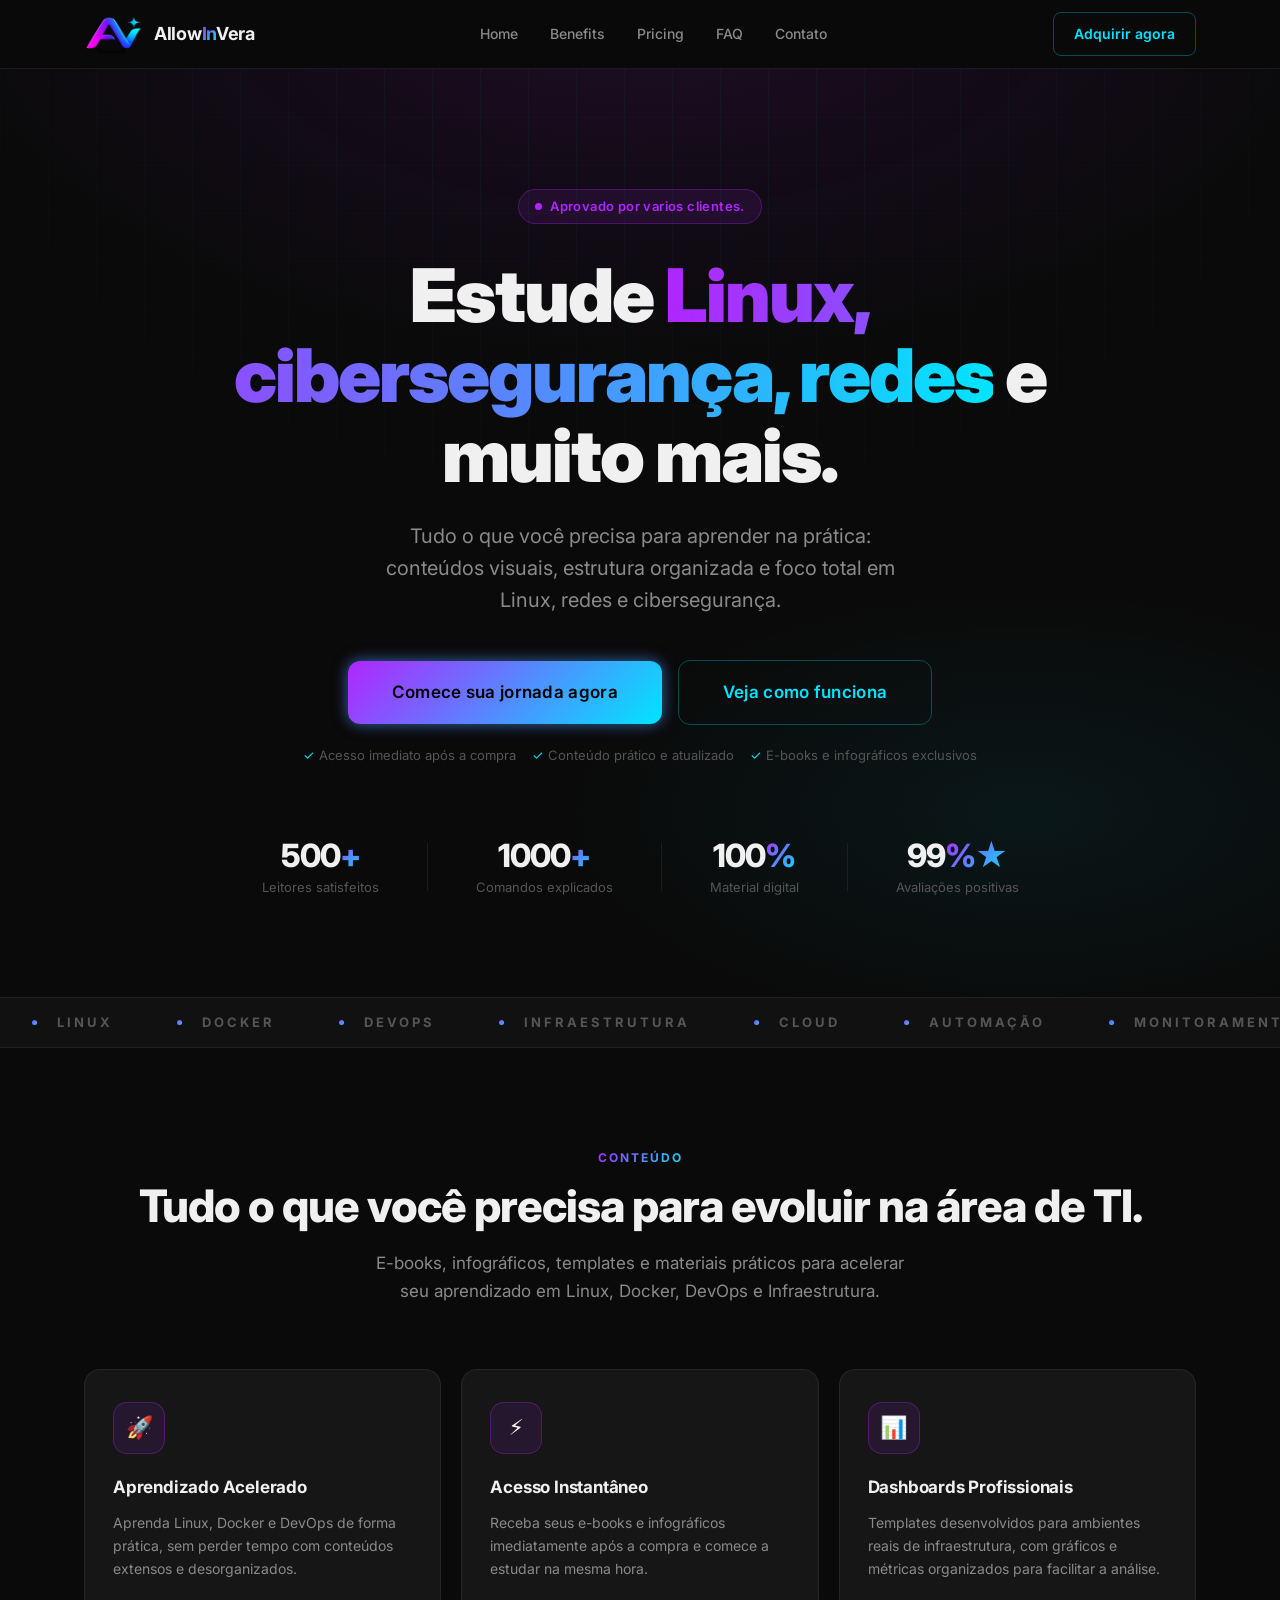
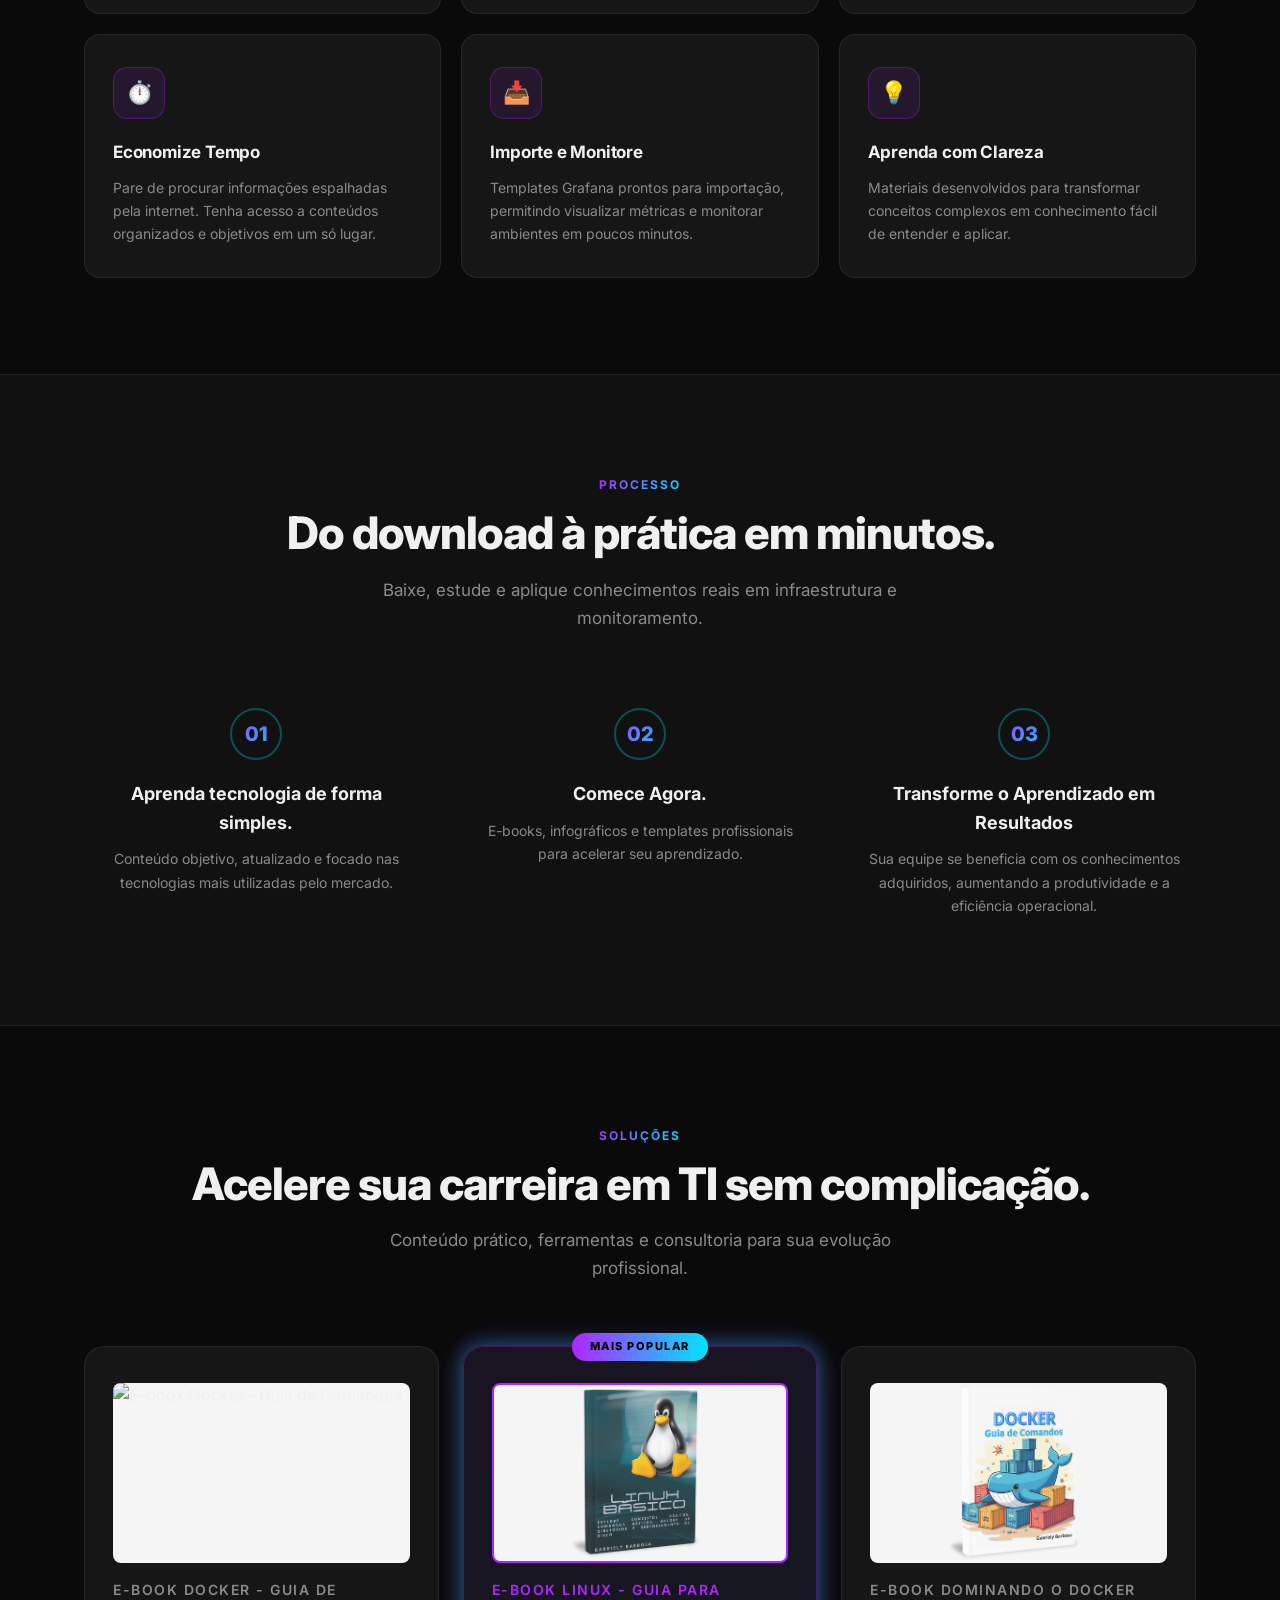
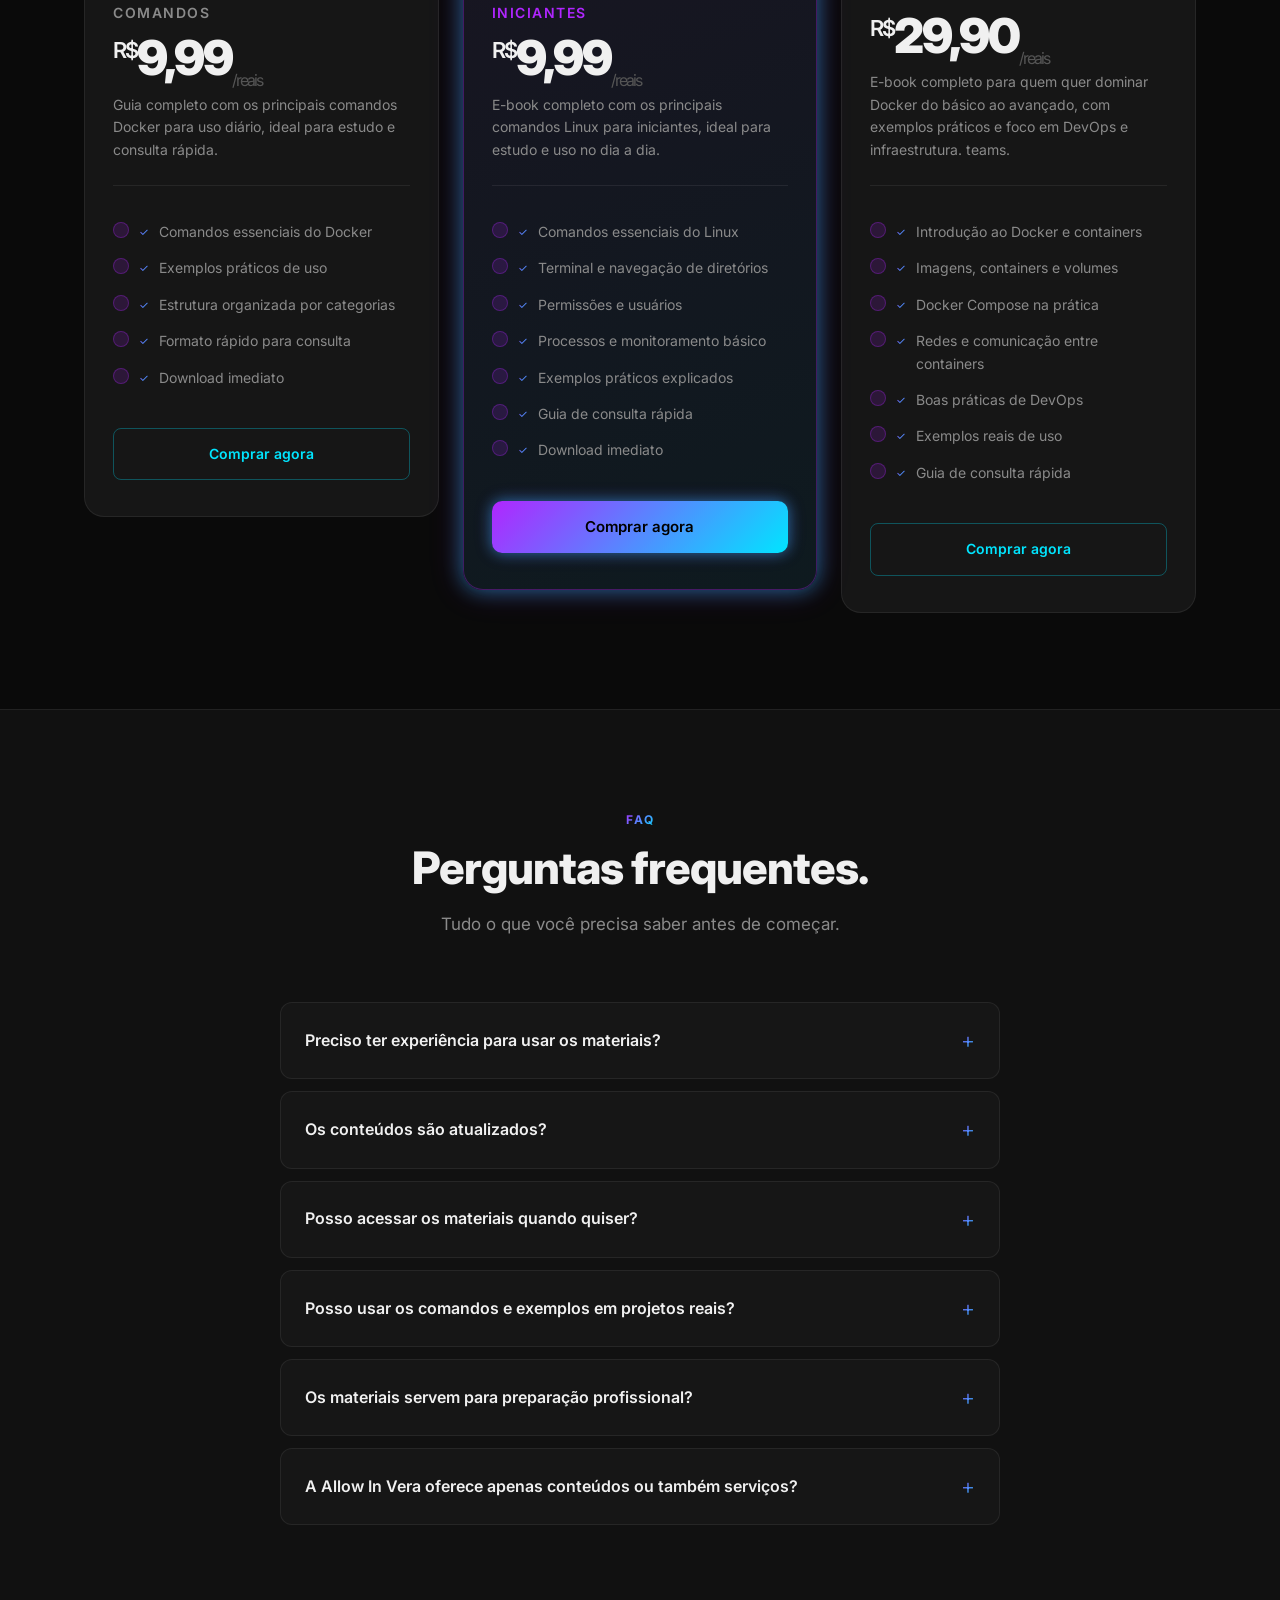
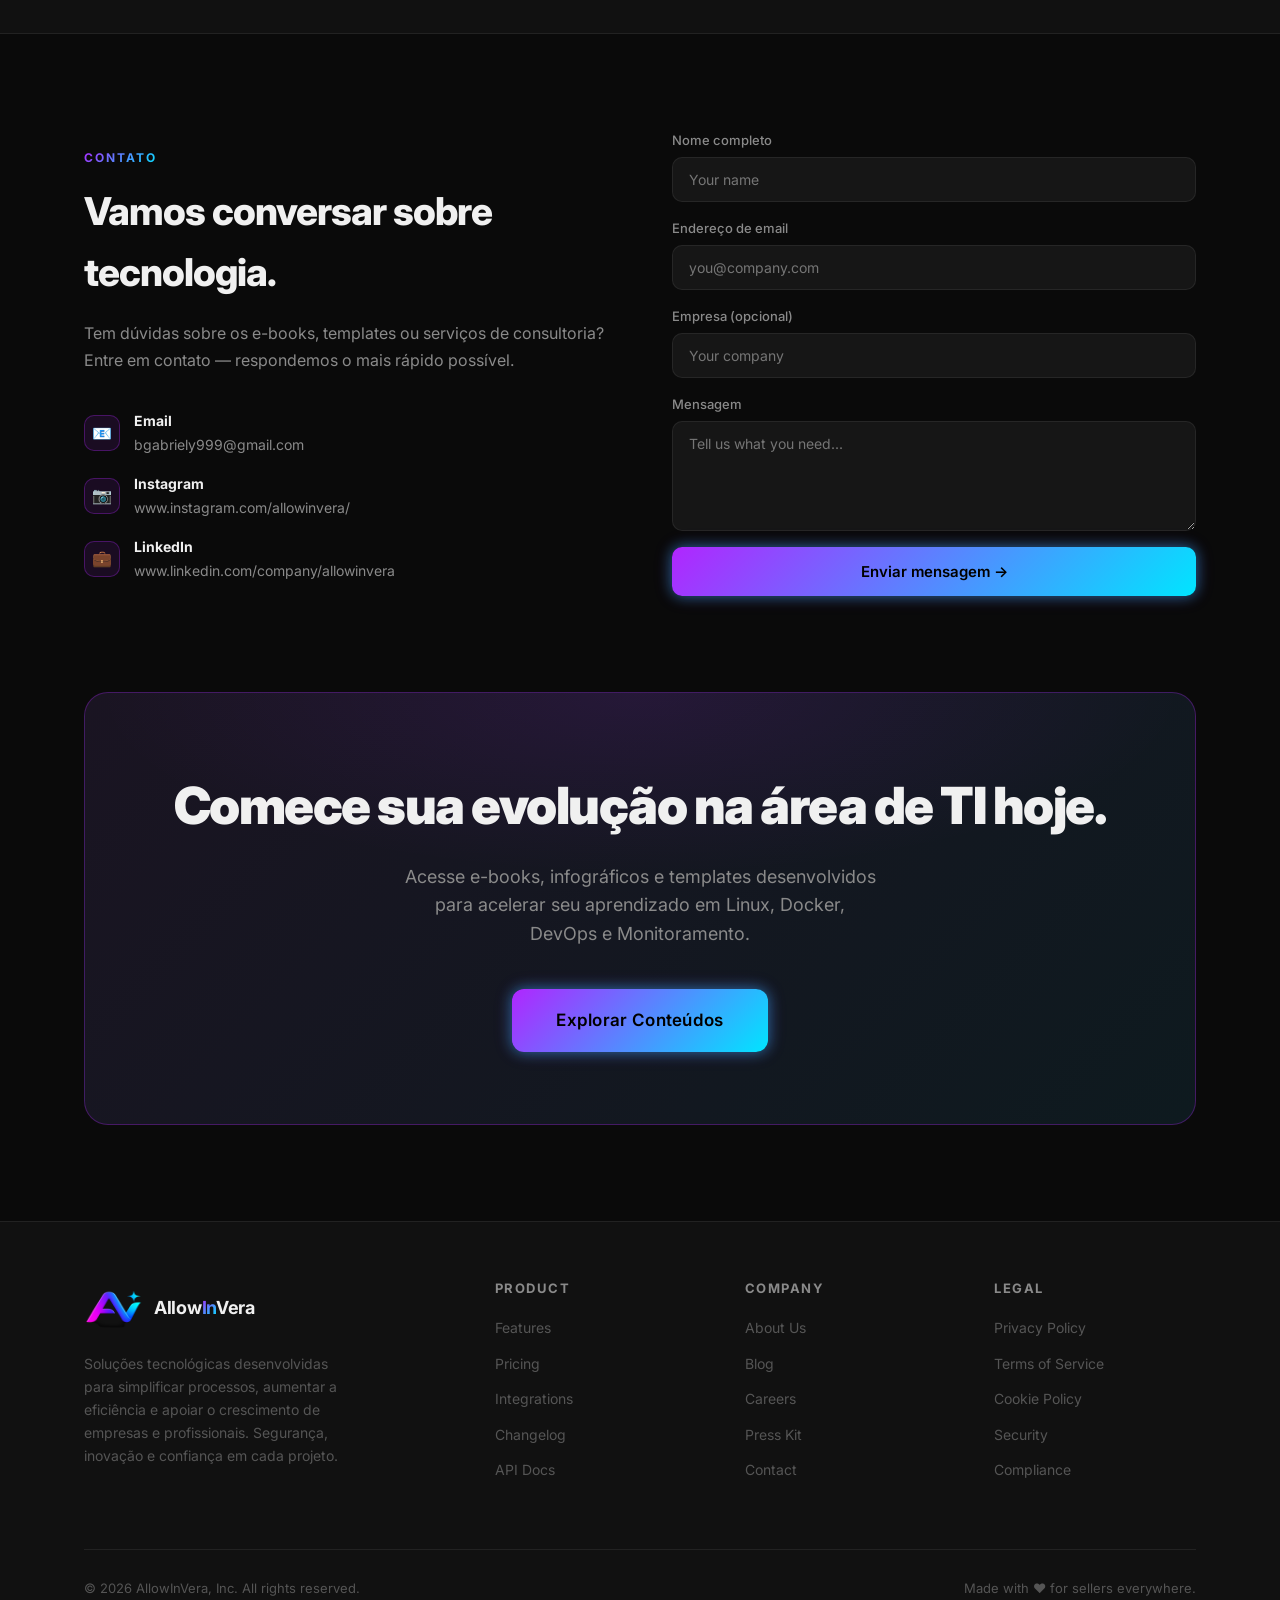
==== commit 0e5b355b: "adição das capas de livros index + css" ====
--- a/index.html
+++ b/index.html
@@ -6,7 +6,7 @@
   <meta name="viewport" content="width=device-width, initial-scale=1.0" />
   <title>Allow in Vera</title>
   <!-- Favicon -->
-  <link rel="icon" type="image/jpeg" href="public/icon/icon.png" />
+  <link rel="icon" type="image/jpeg" href="public/icon/favicon.png" />
   <!-- Google Fonts: Inter -->
   <link rel="preconnect" href="https://fonts.googleapis.com" />
   <link rel="preconnect" href="https://fonts.gstatic.com" crossorigin />
@@ -29,7 +29,7 @@
         <!-- Logo -->
         <a href="#" class="logo">
           <div class="logo-icon">
-            <img src="public/icon/trans.png" alt="logo" style="width:60px; height:50px;" />
+            <img src="public/icon/icon-.png" alt="logo" style="width:60px; height:50px;" />
           </div>
           <span class="logo-text">Allow<span>In</span>Vera</span>
         </a>
@@ -268,6 +268,10 @@
 
         <!-- Starter -->
         <div class="pricing-card">
+                  <!-- Imagem do produto -->
+        <div class="product-image">
+          <img src="public/Images/dominando.png" alt="E-book Docker - Guia de Comandos" loading="lazy">
+        </div>
           <div class="plan-name">E-book Docker - Guia de Comandos</div>
           <div class="plan-price"><sup>R$</sup>9,99<sub>/reais</sub></div>
           <p class="plan-desc">Guia completo com os principais comandos Docker para uso diário, ideal para estudo e consulta rápida.</p>
@@ -283,6 +287,10 @@
 
         <!-- Pro (featured) -->
         <div class="pricing-card featured">
+                  <!-- Imagem do produto -->
+        <div class="product-image">
+          <img src="public/Images/capa_linux_comandos.png" alt="E-book Linux - Guia para Iniciantes" loading="lazy">
+        </div>
           <div class="featured-badge">Mais Popular</div>
           <div class="plan-name" style="color:var(--neon);">E-book Linux - Guia para Iniciantes</div>
           <div class="plan-price"><sup>R$</sup>9,99<sub>/reais</sub></div>
@@ -301,6 +309,10 @@
 
         <!-- Enterprise -->
         <div class="pricing-card">
+                  <!-- Imagem do produto -->
+        <div class="product-image">
+          <img src="public/Images/capa_docker_comandos.png" alt="E-book Docker - Guia de Comandos" loading="lazy">
+        </div>
           <div class="plan-name">E-book Dominando o Docker</div>
           <div class="plan-price"><sup>R$</sup>29,90<sub>/reais</sub></div>
           <p class="plan-desc">E-book completo para quem quer dominar Docker do básico ao avançado, com exemplos práticos e foco em DevOps e infraestrutura.
@@ -480,7 +492,7 @@
         <div class="footer-brand">
         <a href="#" class="logo">
           <div class="logo-icon">
-            <img src="public/icon/trans.png" alt="logo" style="width:60px; height:50px;" />
+            <img src="public/icon/icon-.png" alt="logo" style="width:60px; height:50px;" />
           </div>
             <span class="logo-text">Allow<span>In</span>Vera</span>
           </a>
--- a/styles.css
+++ b/styles.css
@@ -566,6 +566,34 @@
 /* ============================================================
    FEATURES CARDS GRID
 ============================================================ */
+/* Estilo para imagem dos produtos nos cards */
+.product-image {
+  width: 100%;
+  height: 180px; /* Altura padrão para todas as imagens */
+  overflow: hidden;
+  border-radius: 8px;
+  margin-bottom: 16px;
+  background-color: #f5f5f5; /* Cor de fundo caso a imagem não carregue */
+  display: flex;
+  align-items: center;
+  justify-content: center;
+}
+
+.product-image img {
+  width: 100%;
+  height: 100%;
+  object-fit: contain; /* Mantém a proporção sem cortar a imagem */
+  transition: transform 0.3s ease;
+}
+
+.product-image img:hover {
+  transform: scale(1.05); /* Efeito de zoom suave ao passar o mouse */
+}
+
+/* Ajuste para o card em destaque */
+.pricing-card.featured .product-image {
+  border: 2px solid var(--neon); /* Borda com cor de destaque */
+}
 .features-grid {
   display: grid;
   grid-template-columns: repeat(3, 1fr);
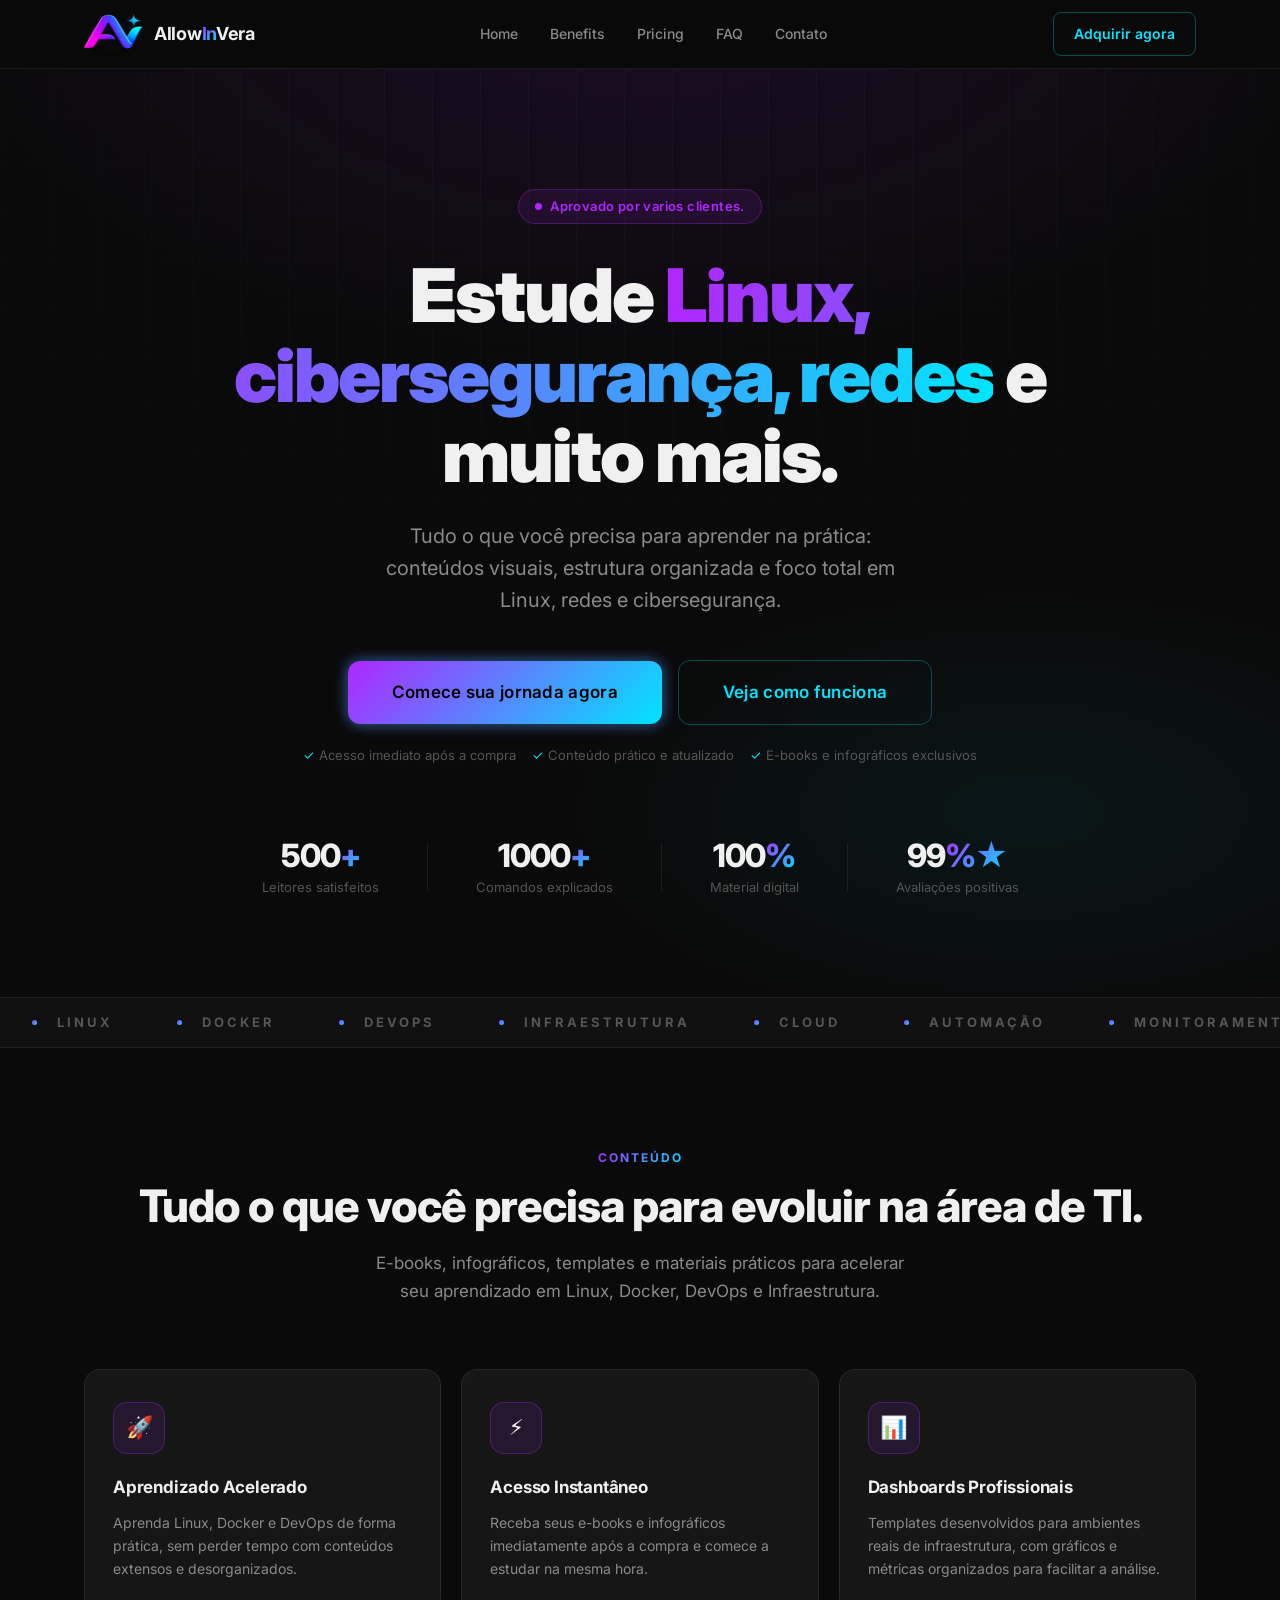
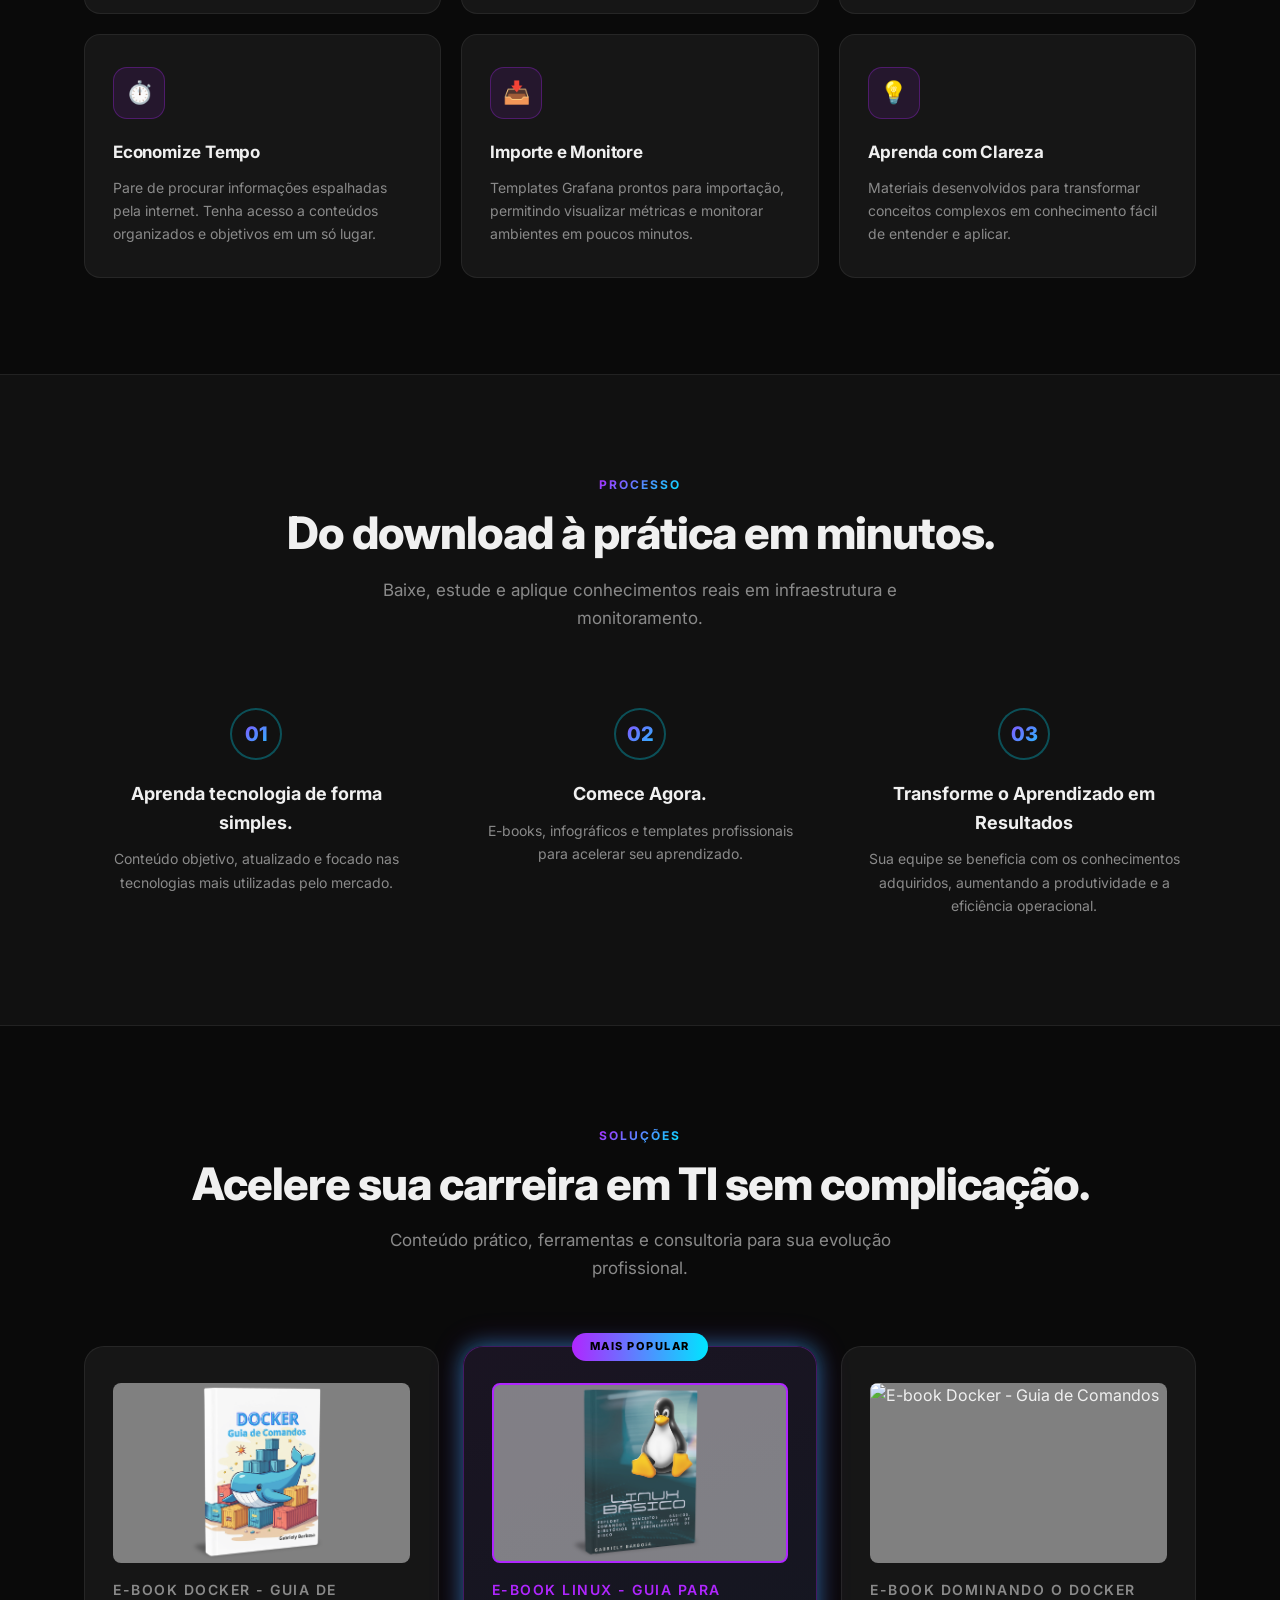
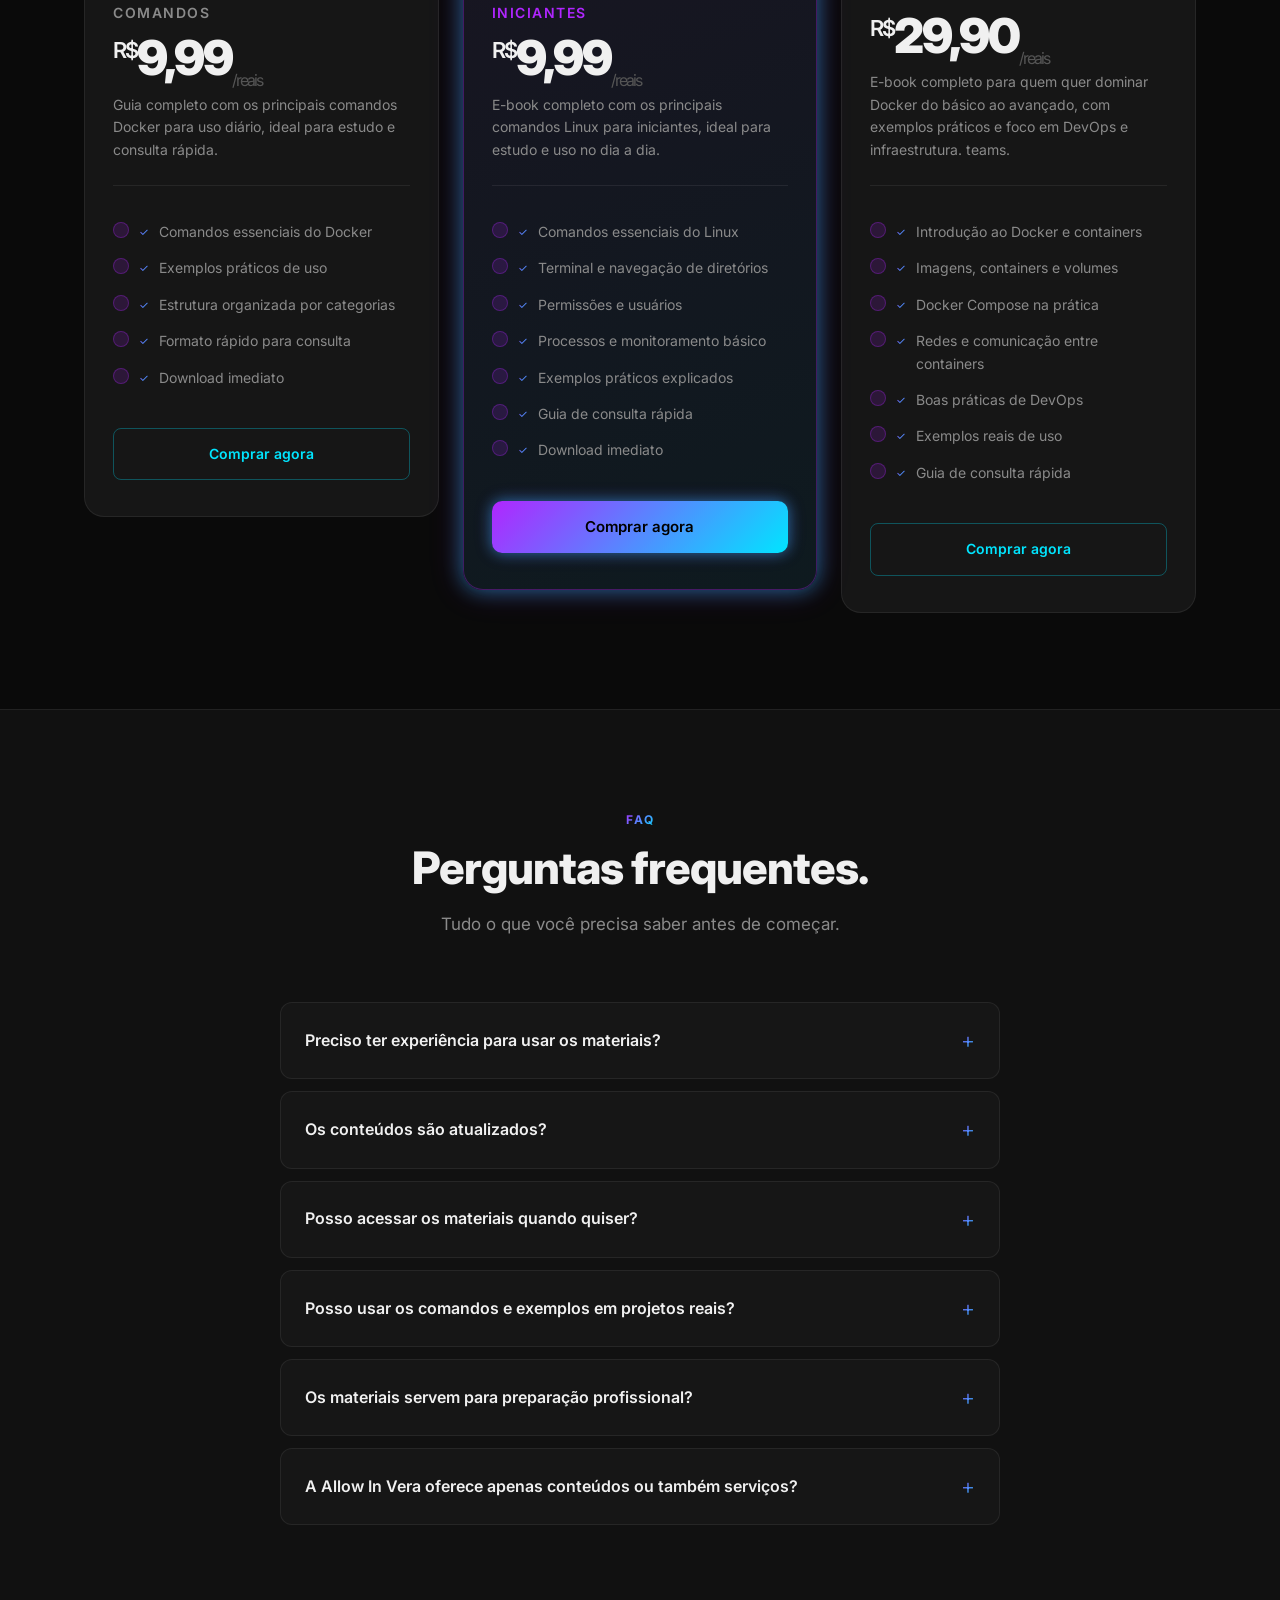
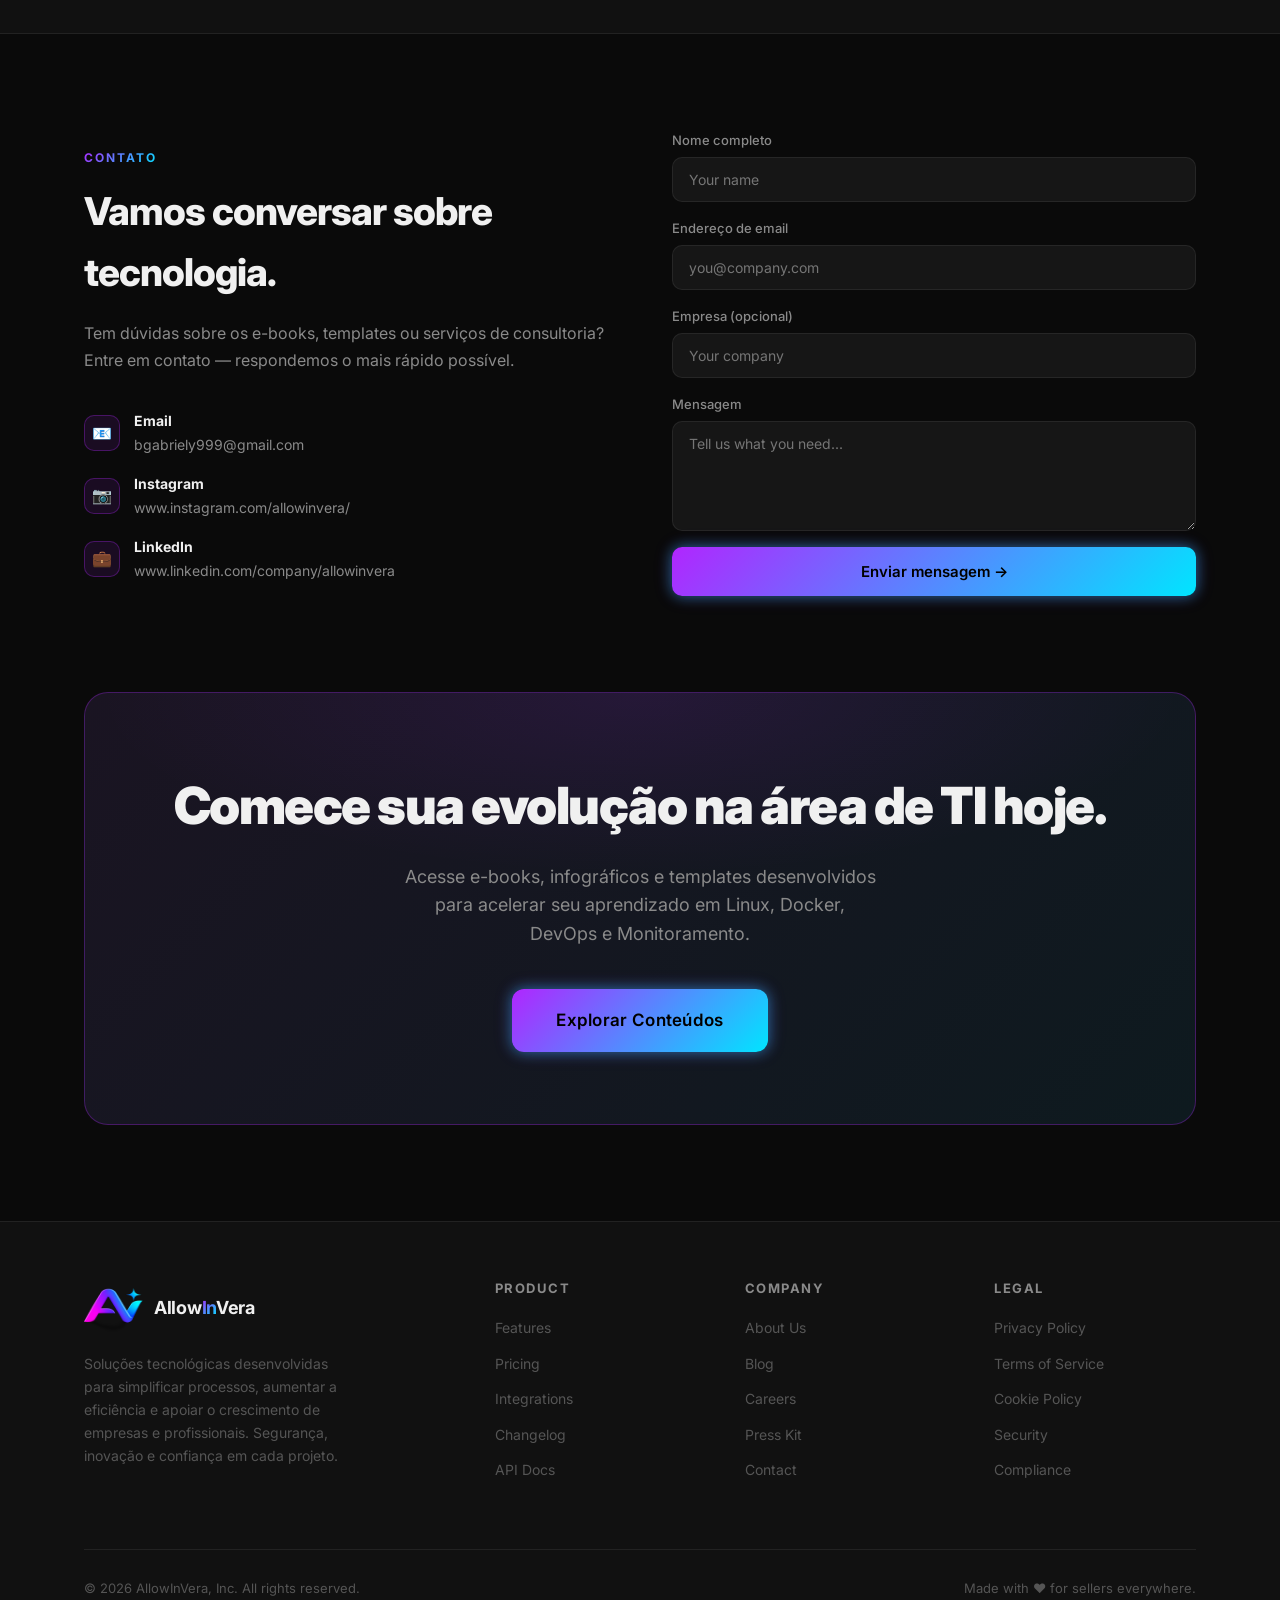
==== commit 684fb5b6: "link de vendas adicionado" ====
--- a/index.html
+++ b/index.html
@@ -29,7 +29,7 @@
         <!-- Logo -->
         <a href="#" class="logo">
           <div class="logo-icon">
-            <img src="public/icon/icon-.png" alt="logo" style="width:60px; height:50px;" />
+            <img src="public/icon/Icon.png" alt="logo" style="width:60px; height:50px;" />
           </div>
           <span class="logo-text">Allow<span>In</span>Vera</span>
         </a>
@@ -270,7 +270,7 @@
         <div class="pricing-card">
                   <!-- Imagem do produto -->
         <div class="product-image">
-          <img src="public/Images/dominando.png" alt="E-book Docker - Guia de Comandos" loading="lazy">
+          <img src="public/Images/capa_docker_comandos.png" alt="E-book Docker - Guia de Comandos" loading="lazy">
         </div>
           <div class="plan-name">E-book Docker - Guia de Comandos</div>
           <div class="plan-price"><sup>R$</sup>9,99<sub>/reais</sub></div>
@@ -282,7 +282,7 @@
             <li><span class="check-icon">✓</span> Formato rápido para consulta</li>
             <li><span class="check-icon">✓</span> Download imediato</li>
           </ul>
-          <a href="#" class="btn btn-secondary" style="width:100%; justify-content:center; padding:14px;">Comprar agora</a>
+          <a href="https://pay.kirvano.com/1503c6d8-7973-4355-aca8-2850a654a591" class="btn btn-secondary" style="width:100%; justify-content:center; padding:14px;">Comprar agora</a>
         </div>
 
         <!-- Pro (featured) -->
@@ -304,14 +304,14 @@
             <li><span class="check-icon">✓</span> Guia de consulta rápida</li>
             <li><span class="check-icon">✓</span> Download imediato</li>
           </ul>
-          <a href="#" class="btn btn-primary" style="width:100%; justify-content:center; padding:14px;">Comprar agora</a>
+          <a href="https://pay.kirvano.com/53002a21-8a16-4ba4-aac1-60efcd8619de" class="btn btn-primary" style="width:100%; justify-content:center; padding:14px;">Comprar agora</a>
         </div>
 
         <!-- Enterprise -->
         <div class="pricing-card">
                   <!-- Imagem do produto -->
         <div class="product-image">
-          <img src="public/Images/capa_docker_comandos.png" alt="E-book Docker - Guia de Comandos" loading="lazy">
+          <img src="public/Images/dominando.png" alt="E-book Docker - Guia de Comandos" loading="lazy">
         </div>
           <div class="plan-name">E-book Dominando o Docker</div>
           <div class="plan-price"><sup>R$</sup>29,90<sub>/reais</sub></div>
@@ -326,7 +326,7 @@
             <li><span class="check-icon">✓</span> Exemplos reais de uso</li>
             <li><span class="check-icon">✓</span> Guia de consulta rápida</li>
           </ul>
-          <a href="#contact" class="btn btn-secondary" style="width:100%; justify-content:center; padding:14px;">Comprar agora</a>
+          <a href="https://pay.kirvano.com/28a86bed-2d9b-4a5a-ba00-7d1d90809fd7" class="btn btn-secondary" style="width:100%; justify-content:center; padding:14px;">Comprar agora</a>
         </div>
 
       </div>
@@ -492,7 +492,7 @@
         <div class="footer-brand">
         <a href="#" class="logo">
           <div class="logo-icon">
-            <img src="public/icon/icon-.png" alt="logo" style="width:60px; height:50px;" />
+            <img src="public/icon/Icon.png" alt="logo" style="width:60px; height:50px;" />
           </div>
             <span class="logo-text">Allow<span>In</span>Vera</span>
           </a>
--- a/styles.css
+++ b/styles.css
@@ -573,23 +573,20 @@
   overflow: hidden;
   border-radius: 8px;
   margin-bottom: 16px;
-  background-color: #f5f5f5; /* Cor de fundo caso a imagem não carregue */
+  background-color: #f5f5f579; /* Cor de fundo caso a imagem não carregue */
   display: flex;
   align-items: center;
   justify-content: center;
 }
-
 .product-image img {
   width: 100%;
   height: 100%;
   object-fit: contain; /* Mantém a proporção sem cortar a imagem */
   transition: transform 0.3s ease;
 }
-
 .product-image img:hover {
   transform: scale(1.05); /* Efeito de zoom suave ao passar o mouse */
 }
-
 /* Ajuste para o card em destaque */
 .pricing-card.featured .product-image {
   border: 2px solid var(--neon); /* Borda com cor de destaque */
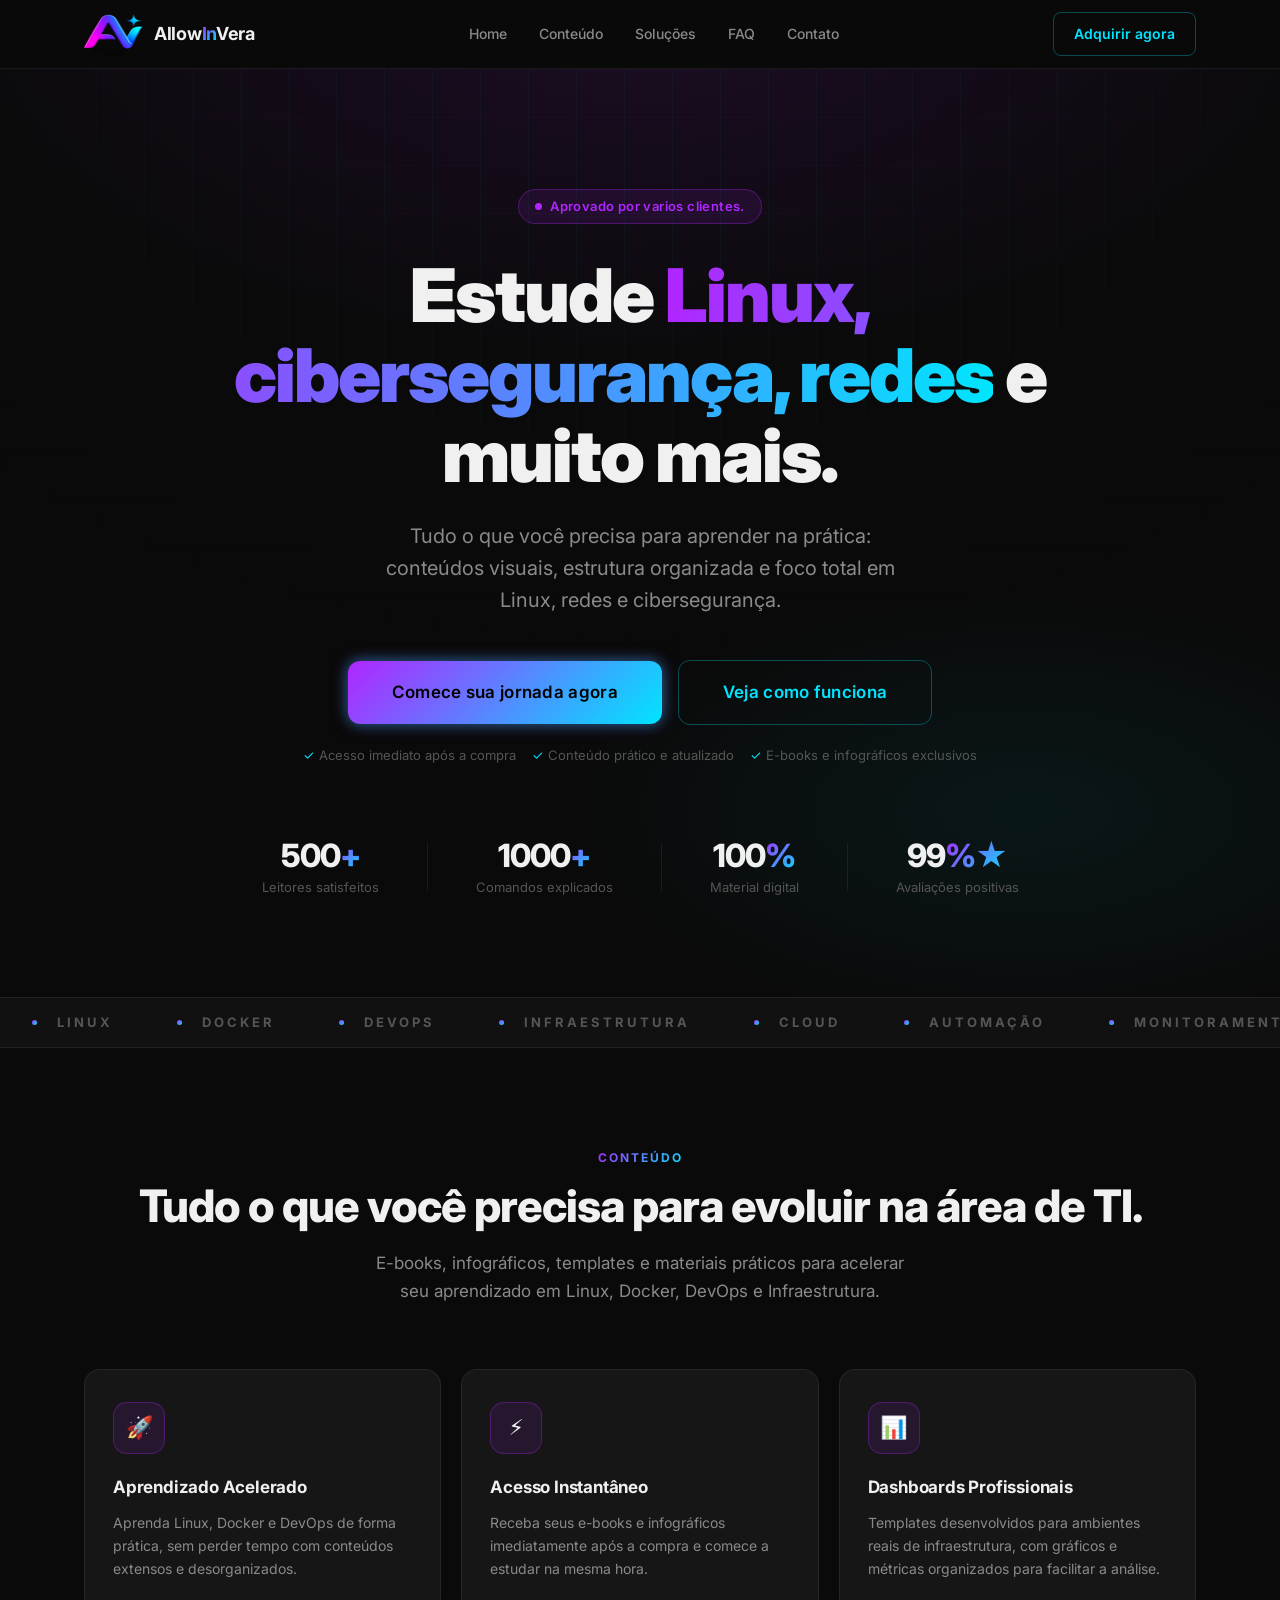
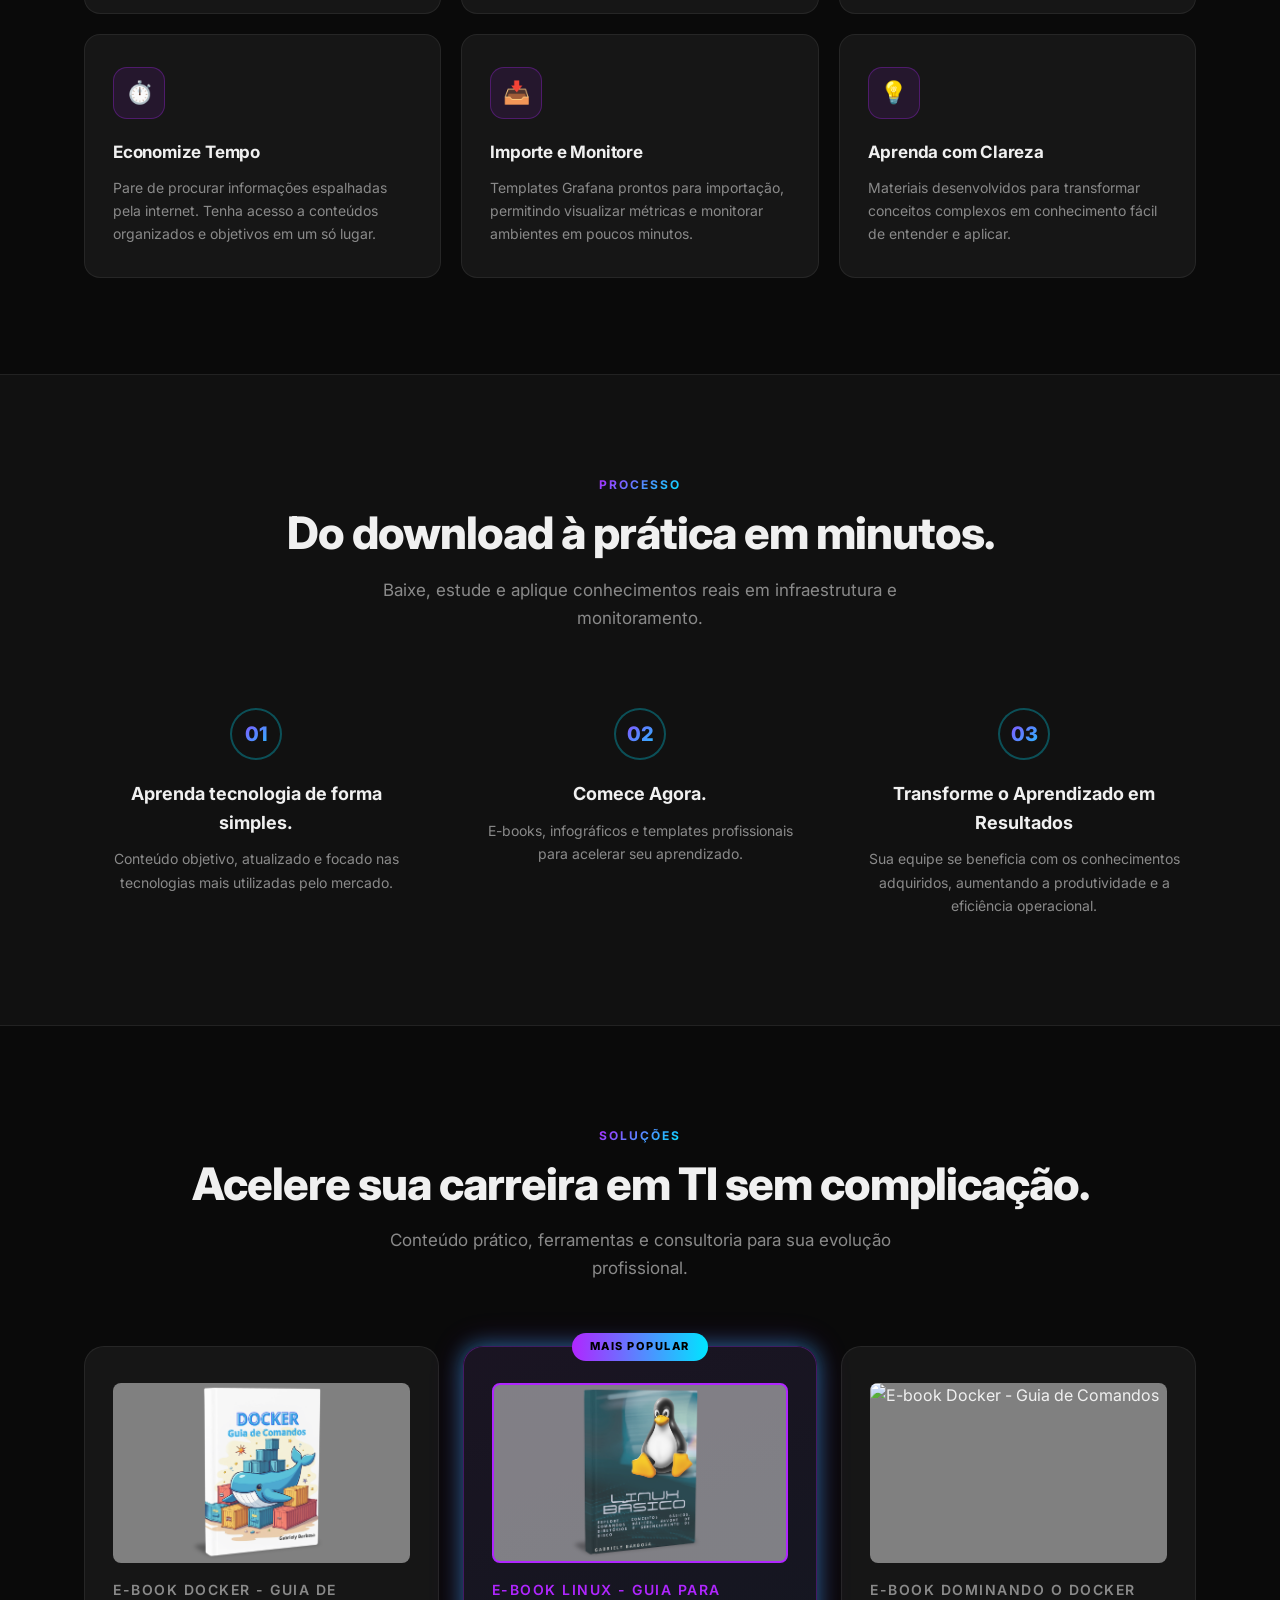
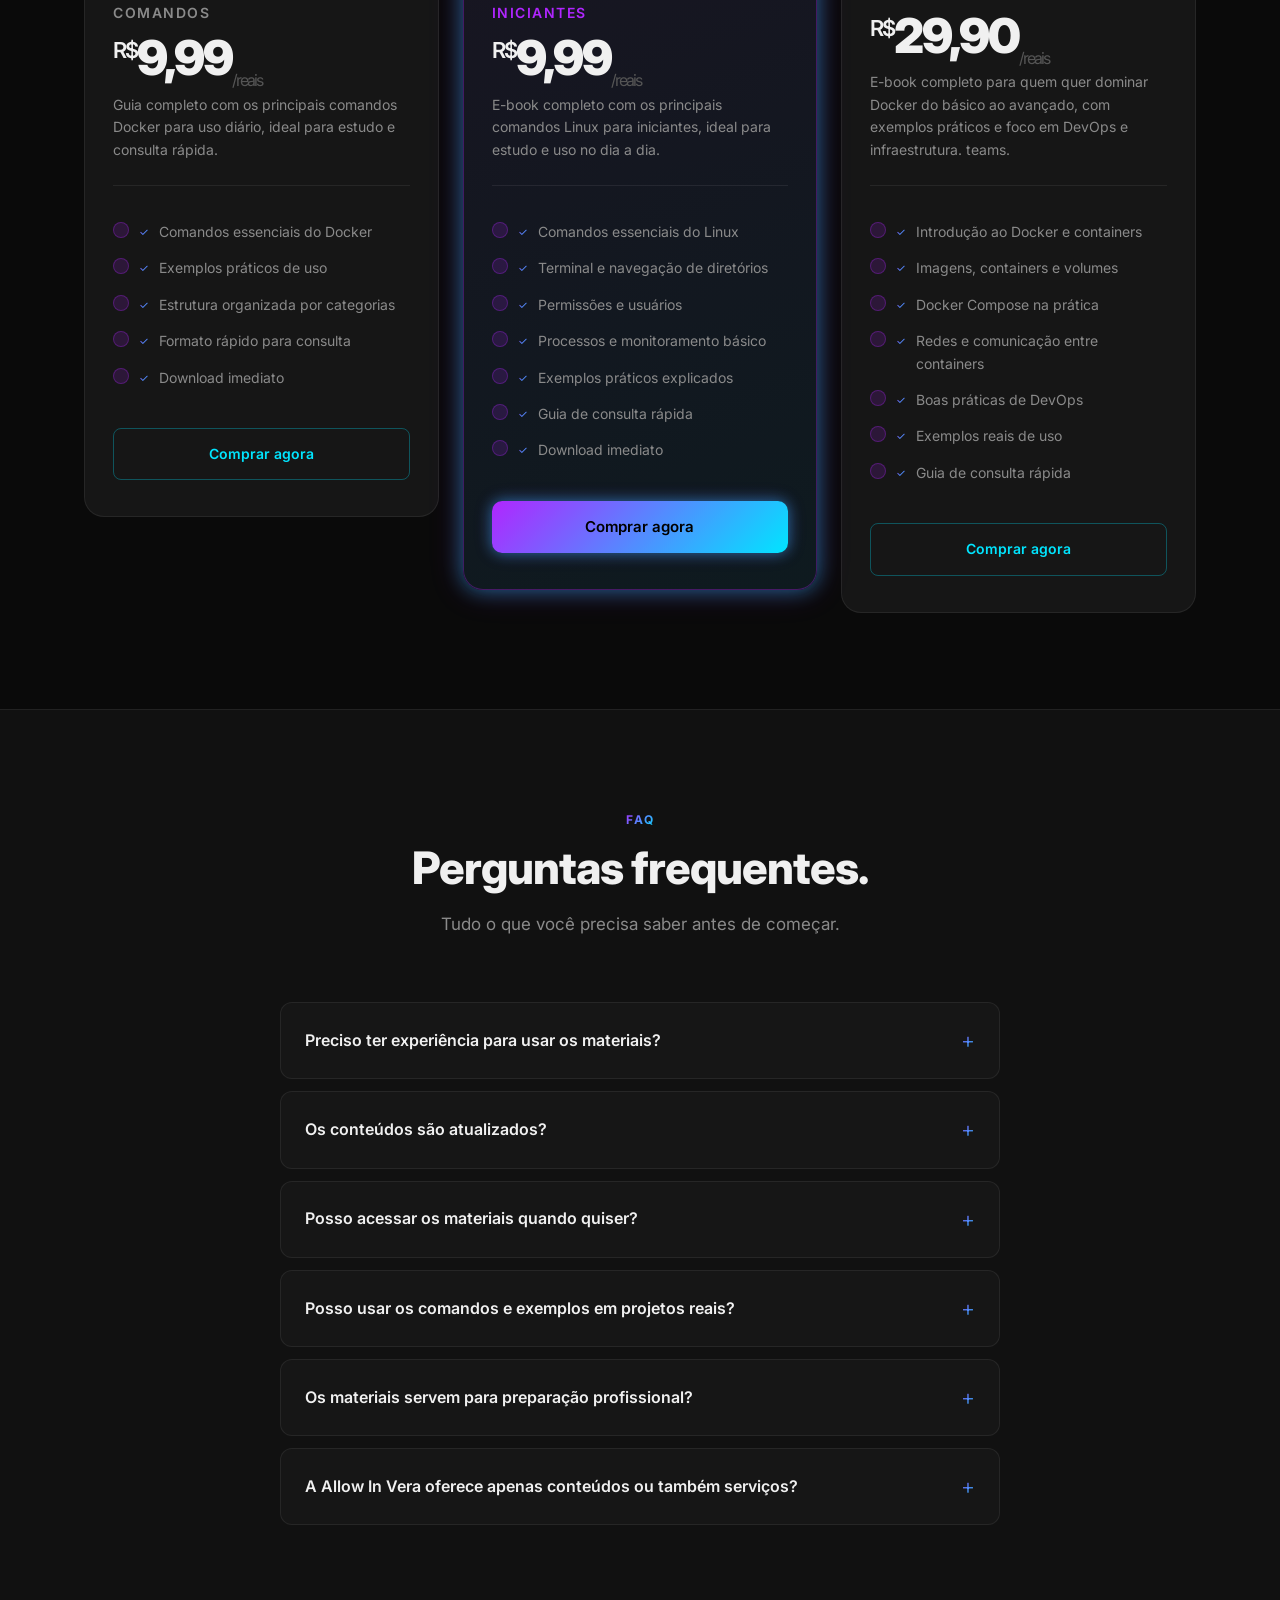
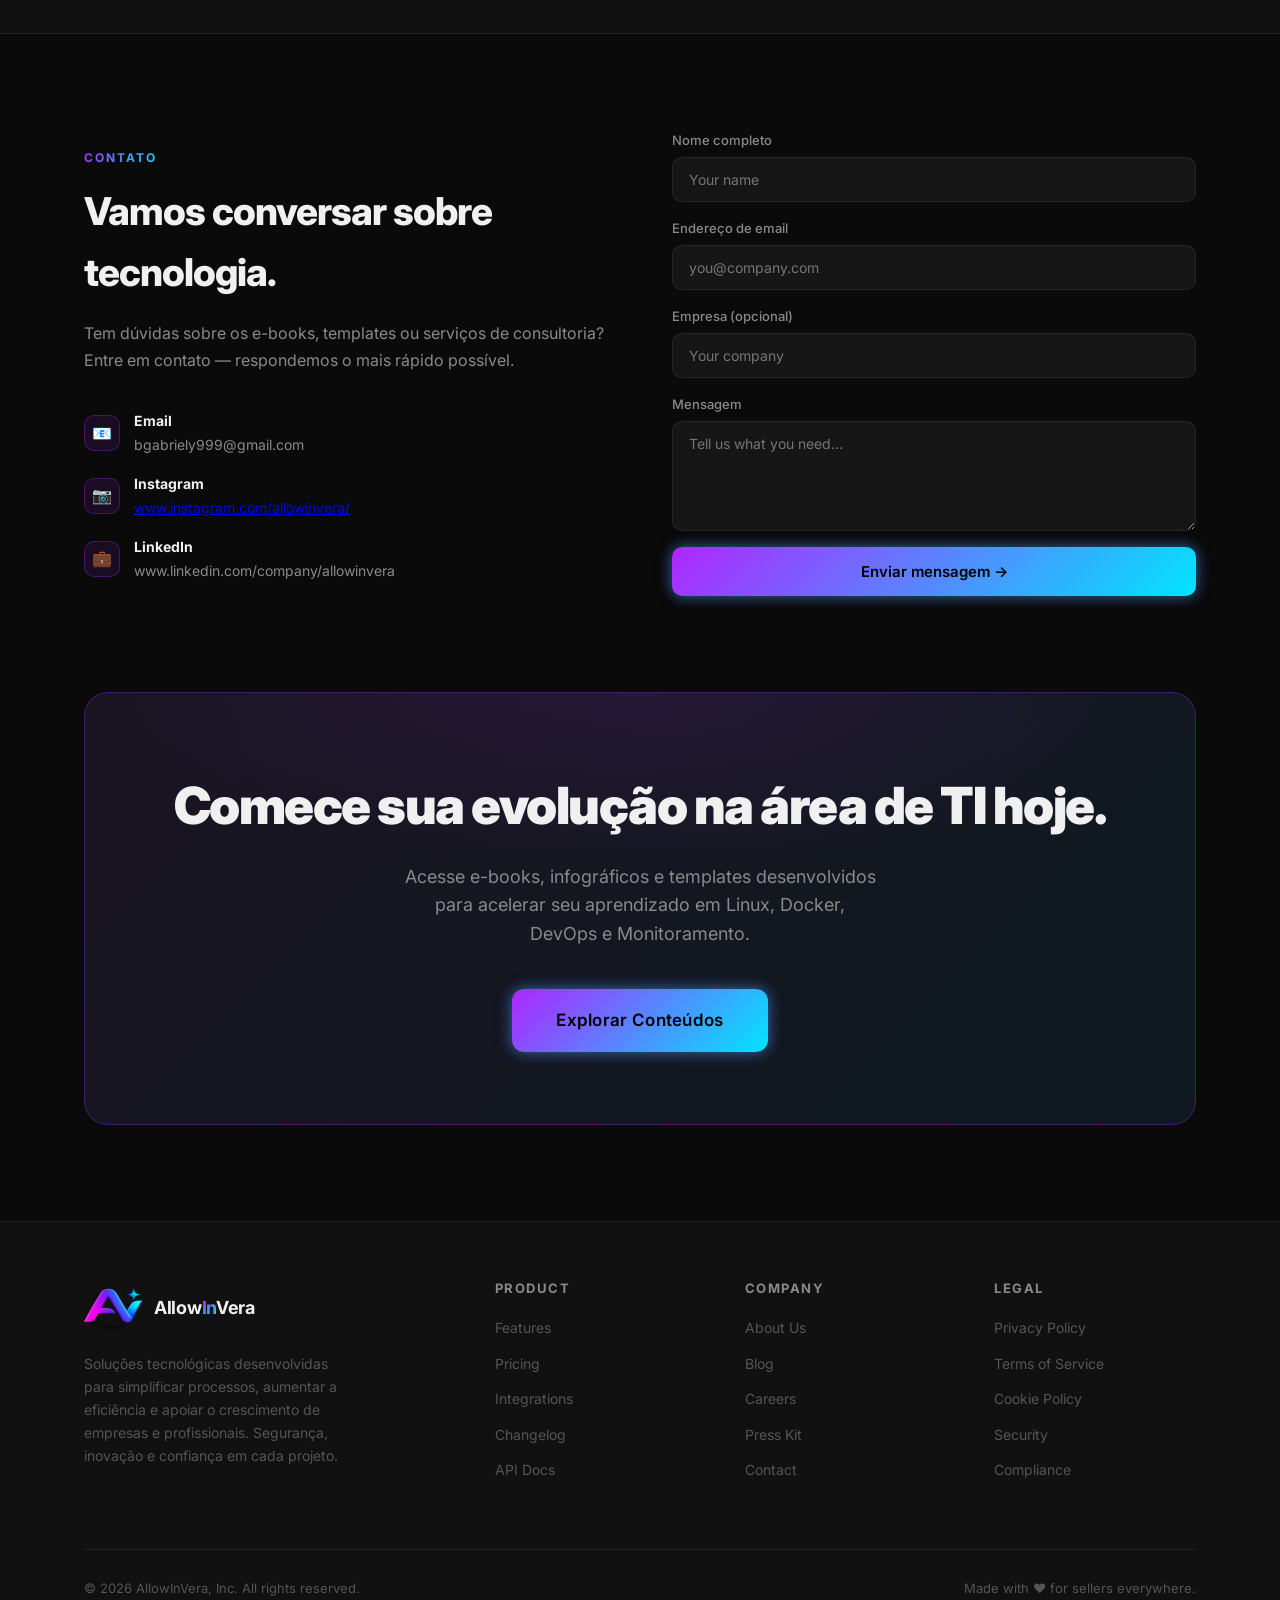
==== commit d97e3f62: "integraçaõ com redes sociais" ====
--- a/index.html
+++ b/index.html
@@ -43,8 +43,8 @@
         <!-- Nav links -->
         <ul class="nav-links" id="nav-links">
           <li><a href="#home">Home</a></li>
-          <li><a href="#benefits">Benefits</a></li>
-          <li><a href="#pricing">Pricing</a></li>
+          <li><a href="#benefits">Conteúdo</a></li>
+          <li><a href="#pricing">Soluções</a></li>
           <li><a href="#faq">FAQ</a></li>
           <li><a href="#contact">Contato</a></li>
         </ul>
@@ -420,7 +420,7 @@
               <div class="contact-dot">📷</div>
               <div class="contact-item-text">
                 <strong>Instagram</strong>
-                www.instagram.com/allowinvera/
+                <a href="https://www.instagram.com/allowinvera/" target="_blank">www.instagram.com/allowinvera/</a>
               </div>
             </div>
             <div class="contact-item">
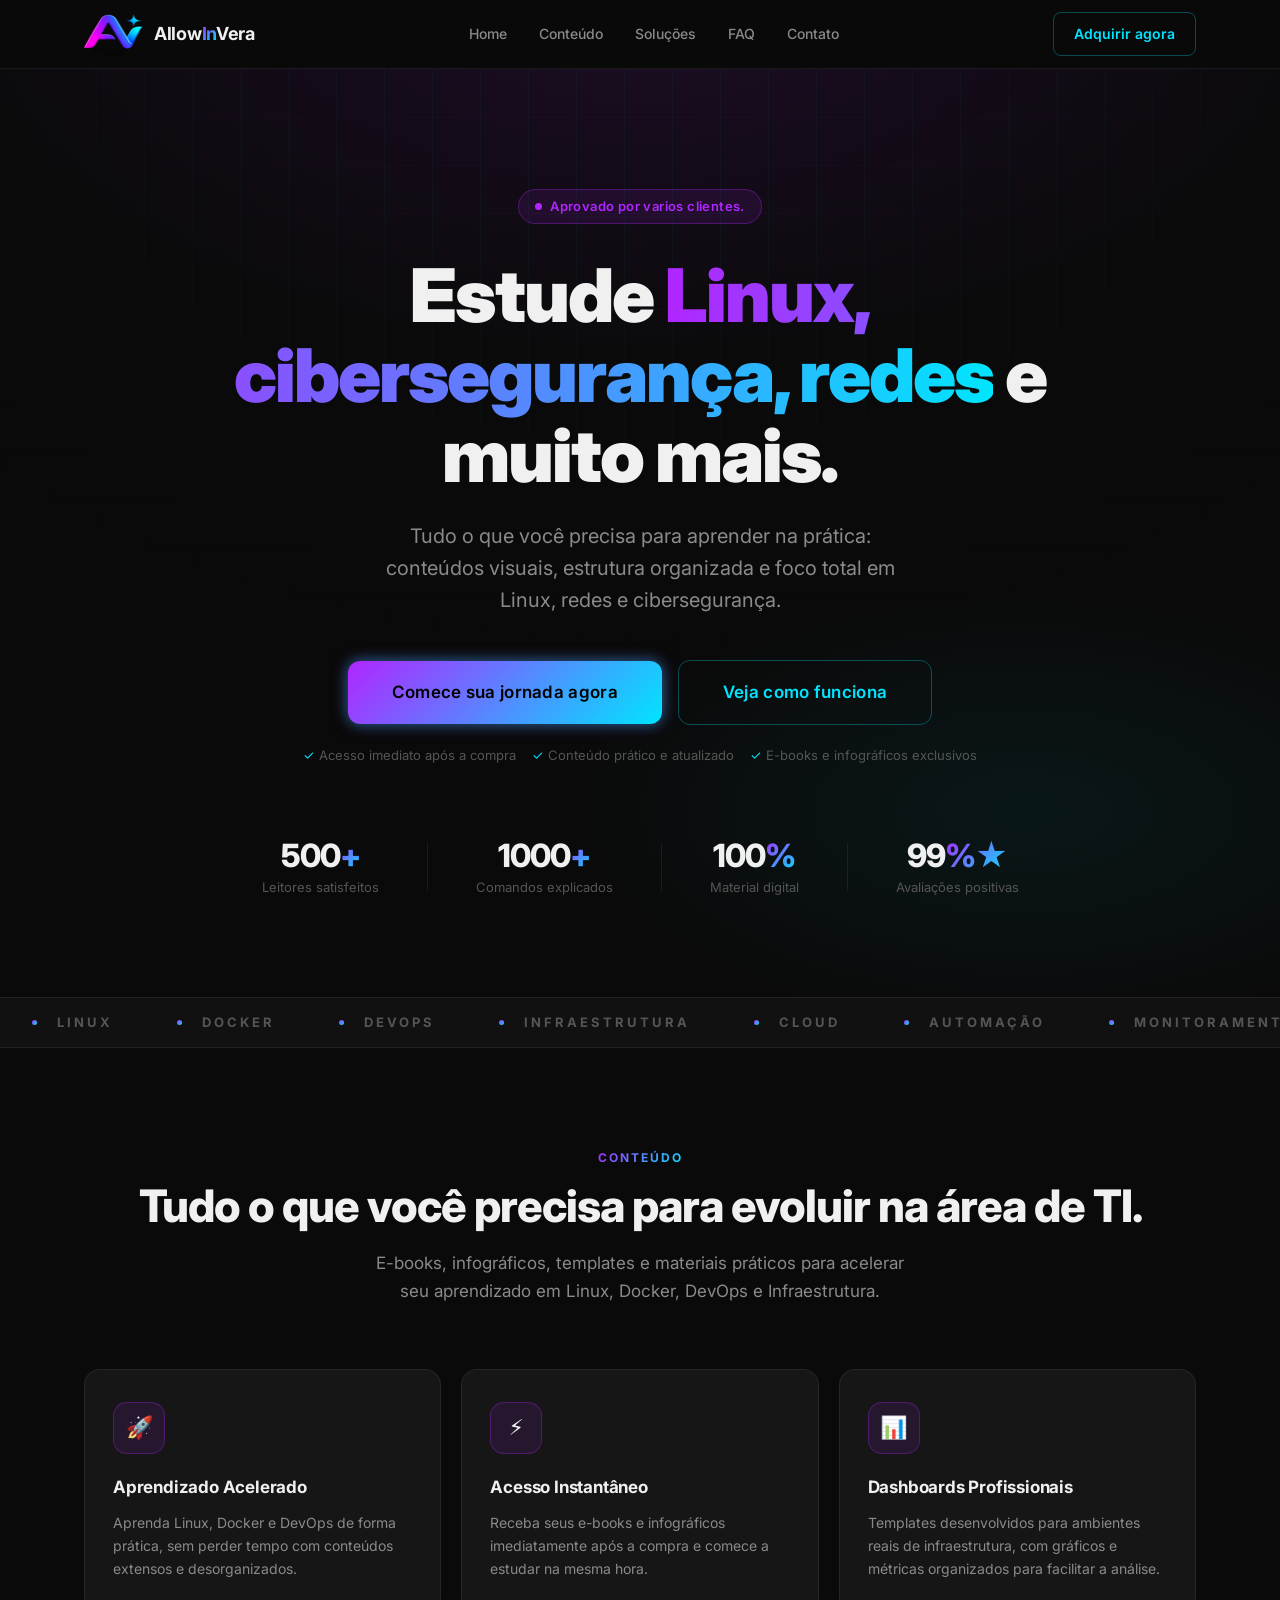
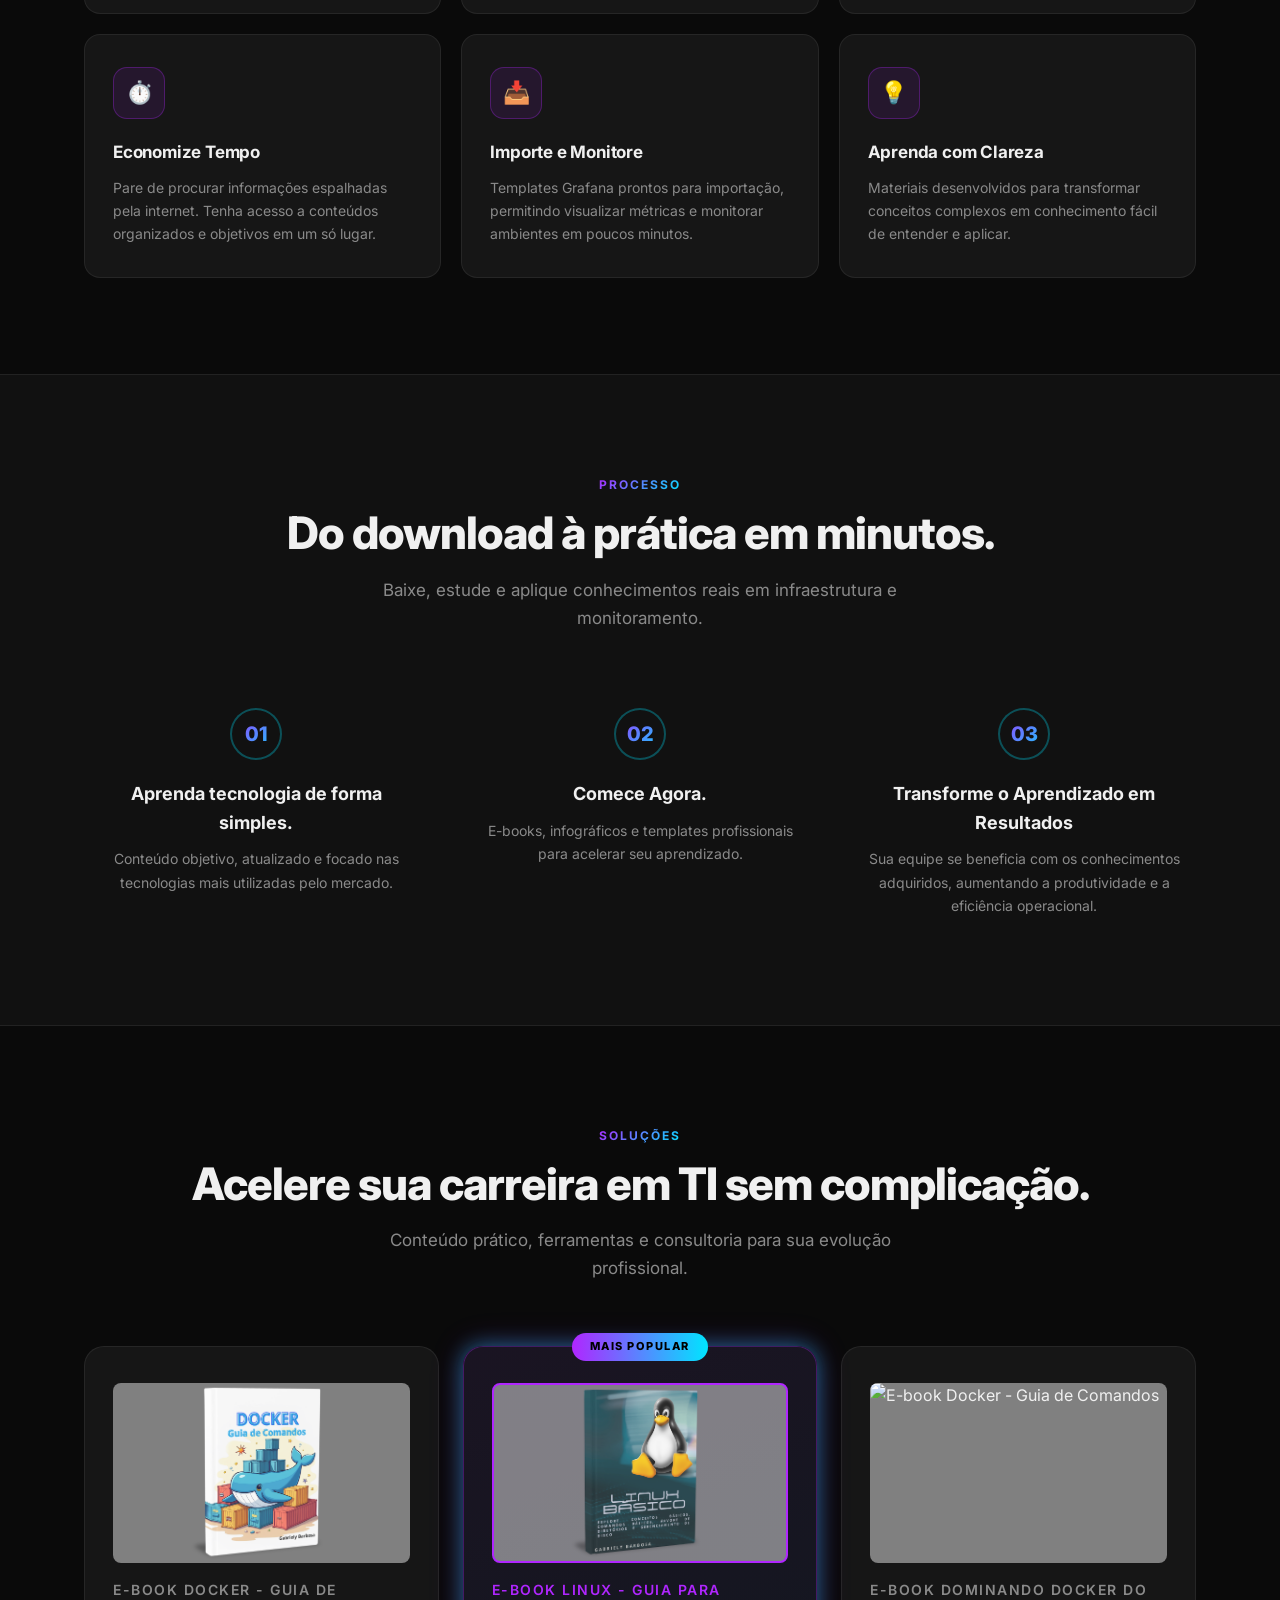
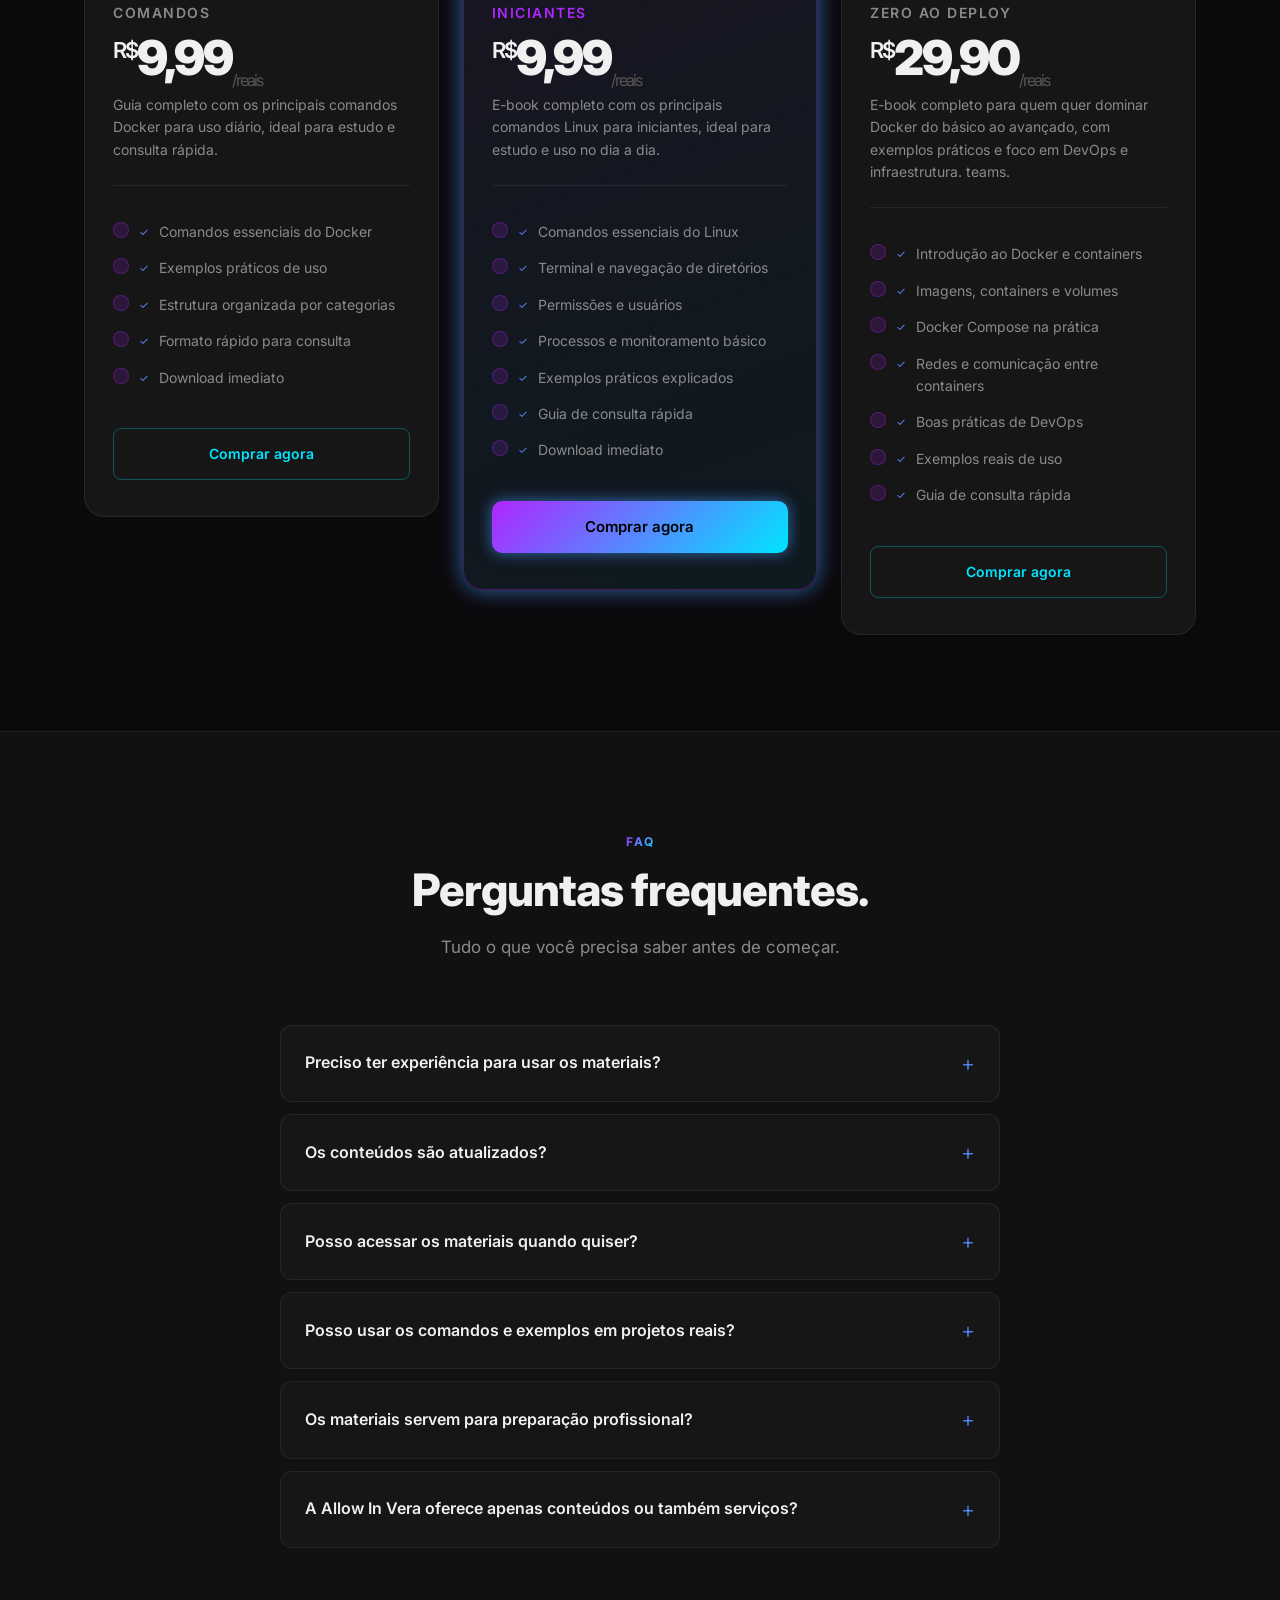
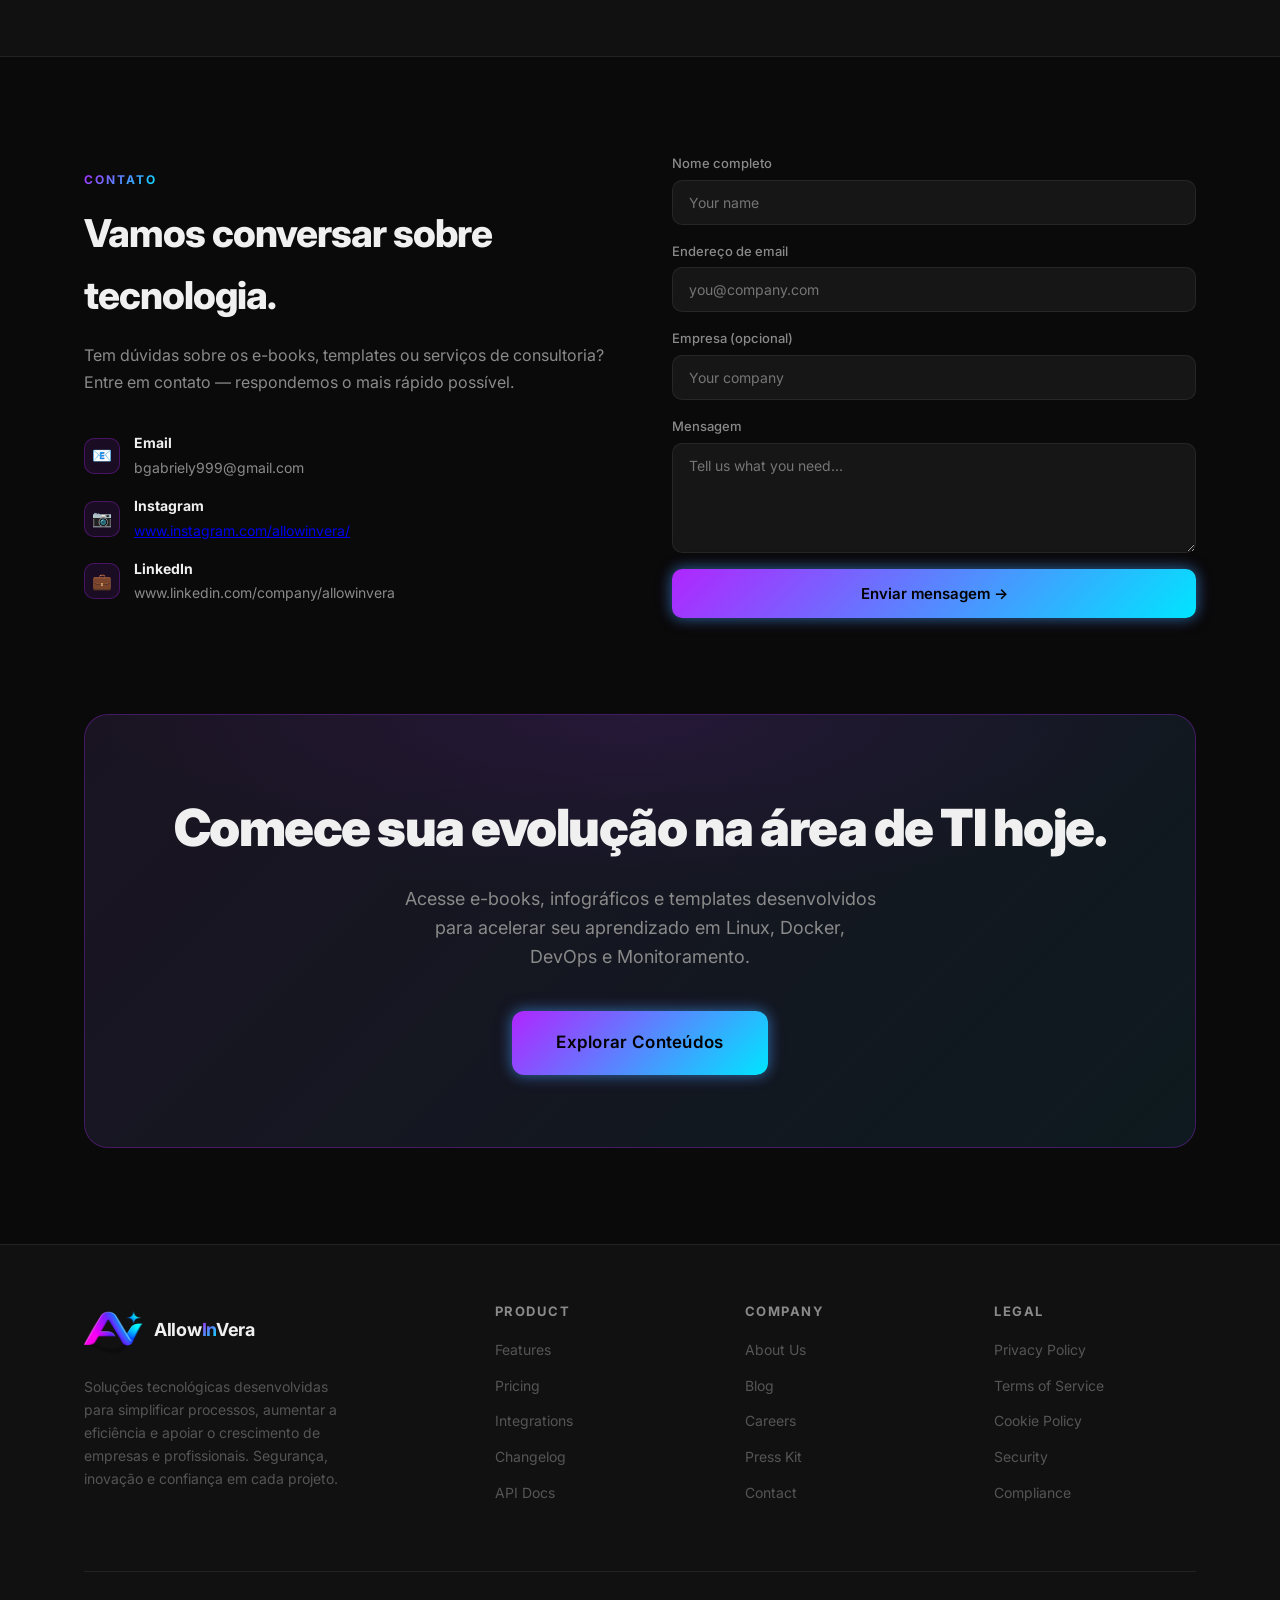
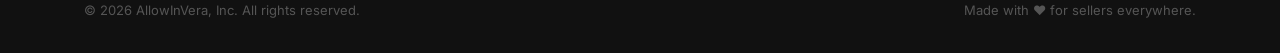
==== commit 565a8b17: "Atualizando nomeclatura" ====
--- a/index.html
+++ b/index.html
@@ -2,6 +2,15 @@
 <html lang="pt-BR">
 
 <head>
+  <!-- Google tag para monitoramento de acessos(gtag.js) -->
+<script async src="https://www.googletagmanager.com/gtag/js?id=G-JEFM6NEPRP"></script>
+<script>
+  window.dataLayer = window.dataLayer || [];
+  function gtag(){dataLayer.push(arguments);}
+  gtag('js', new Date());
+
+  gtag('config', 'G-JEFM6NEPRP');
+</script>
   <meta charset="UTF-8" />
   <meta name="viewport" content="width=device-width, initial-scale=1.0" />
   <title>Allow in Vera</title>
@@ -121,7 +130,7 @@
 
 
   <!-- ============================================================
-       MARQUEE STRIP — animated text band
+       MARQUEE STRIP — animated text band (faixa de texto animada)
   ============================================================ -->
   <div class="marquee-strip" aria-hidden="true">
     <div class="marquee-track">
@@ -152,7 +161,7 @@
 
 
   <!-- ============================================================
-       FEATURES / BENEFITS SECTION
+       FEATURES / BENEFITS SECTION (SEÇÃO DE RECURSOS/BENEFÍCIOS)
   ============================================================ -->
   <section id="benefits">
     <div class="container">
@@ -216,7 +225,7 @@
 
 
   <!-- ============================================================
-       HOW IT WORKS — 3 STEPS
+       HOW IT WORKS — 3 STEPS (COMO FUNCIONA — 3 ETAPAS)
   ============================================================ -->
   <section class="steps-bg">
     <div class="container">
@@ -253,7 +262,7 @@
 
 
   <!-- ============================================================
-       PRICING SECTION
+       PRICING SECTION (SEÇÃO DE PREÇOS)
   ============================================================ -->
   <section id="pricing">
     <div class="container">
@@ -282,7 +291,7 @@
             <li><span class="check-icon">✓</span> Formato rápido para consulta</li>
             <li><span class="check-icon">✓</span> Download imediato</li>
           </ul>
-          <a href="https://pay.kirvano.com/1503c6d8-7973-4355-aca8-2850a654a591" class="btn btn-secondary" style="width:100%; justify-content:center; padding:14px;">Comprar agora</a>
+          <a href="https://pay.kiwify.com.br/d4fdR9Z" class="btn btn-secondary" style="width:100%; justify-content:center; padding:14px;">Comprar agora</a>
         </div>
 
         <!-- Pro (featured) -->
@@ -304,16 +313,16 @@
             <li><span class="check-icon">✓</span> Guia de consulta rápida</li>
             <li><span class="check-icon">✓</span> Download imediato</li>
           </ul>
-          <a href="https://pay.kirvano.com/53002a21-8a16-4ba4-aac1-60efcd8619de" class="btn btn-primary" style="width:100%; justify-content:center; padding:14px;">Comprar agora</a>
+          <a href="https://pay.kiwify.com.br/rC1DRix" class="btn btn-primary" style="width:100%; justify-content:center; padding:14px;">Comprar agora</a>
         </div>
 
         <!-- Enterprise -->
         <div class="pricing-card">
                   <!-- Imagem do produto -->
         <div class="product-image">
-          <img src="public/Images/dominando.png" alt="E-book Docker - Guia de Comandos" loading="lazy">
-        </div>
-          <div class="plan-name">E-book Dominando o Docker</div>
+          <img src="public/Images/capa_dominando_docker.png" alt="E-book Docker - Guia de Comandos" loading="lazy">
+        </div>
+          <div class="plan-name">E-book Dominando Docker Do Zero ao Deploy</div>
           <div class="plan-price"><sup>R$</sup>29,90<sub>/reais</sub></div>
           <p class="plan-desc">E-book completo para quem quer dominar Docker do básico ao avançado, com exemplos práticos e foco em DevOps e infraestrutura.
             teams.</p>
@@ -326,16 +335,16 @@
             <li><span class="check-icon">✓</span> Exemplos reais de uso</li>
             <li><span class="check-icon">✓</span> Guia de consulta rápida</li>
           </ul>
-          <a href="https://pay.kirvano.com/28a86bed-2d9b-4a5a-ba00-7d1d90809fd7" class="btn btn-secondary" style="width:100%; justify-content:center; padding:14px;">Comprar agora</a>
-        </div>
-
-      </div>
-    </div>
-  </section>
-
-
-  <!-- ============================================================
-       FAQ SECTION
+          <a href="https://pay.kiwify.com.br/bqaKMry" class="btn btn-secondary" style="width:100%; justify-content:center; padding:14px;">Comprar agora</a>
+        </div>
+
+      </div>
+    </div>
+  </section>
+
+
+  <!-- ============================================================
+       FAQ SECTION (SEÇÃO DE PERGUNTAS FREQUENTES)
   ============================================================ -->
   <section id="faq" class="steps-bg">
     <div class="container">
@@ -396,7 +405,7 @@
 
 
   <!-- ============================================================
-       CONTACT SECTION
+       CONTACT SECTION (SEÇÃO DE CONTATO)
   ============================================================ -->
   <section id="contact">
     <div class="container">
@@ -481,7 +490,7 @@
 
 
   <!-- ============================================================
-       FOOTER
+       FOOTER (RODAPÉ)
   ============================================================ -->
   <footer>
     <div class="container">
